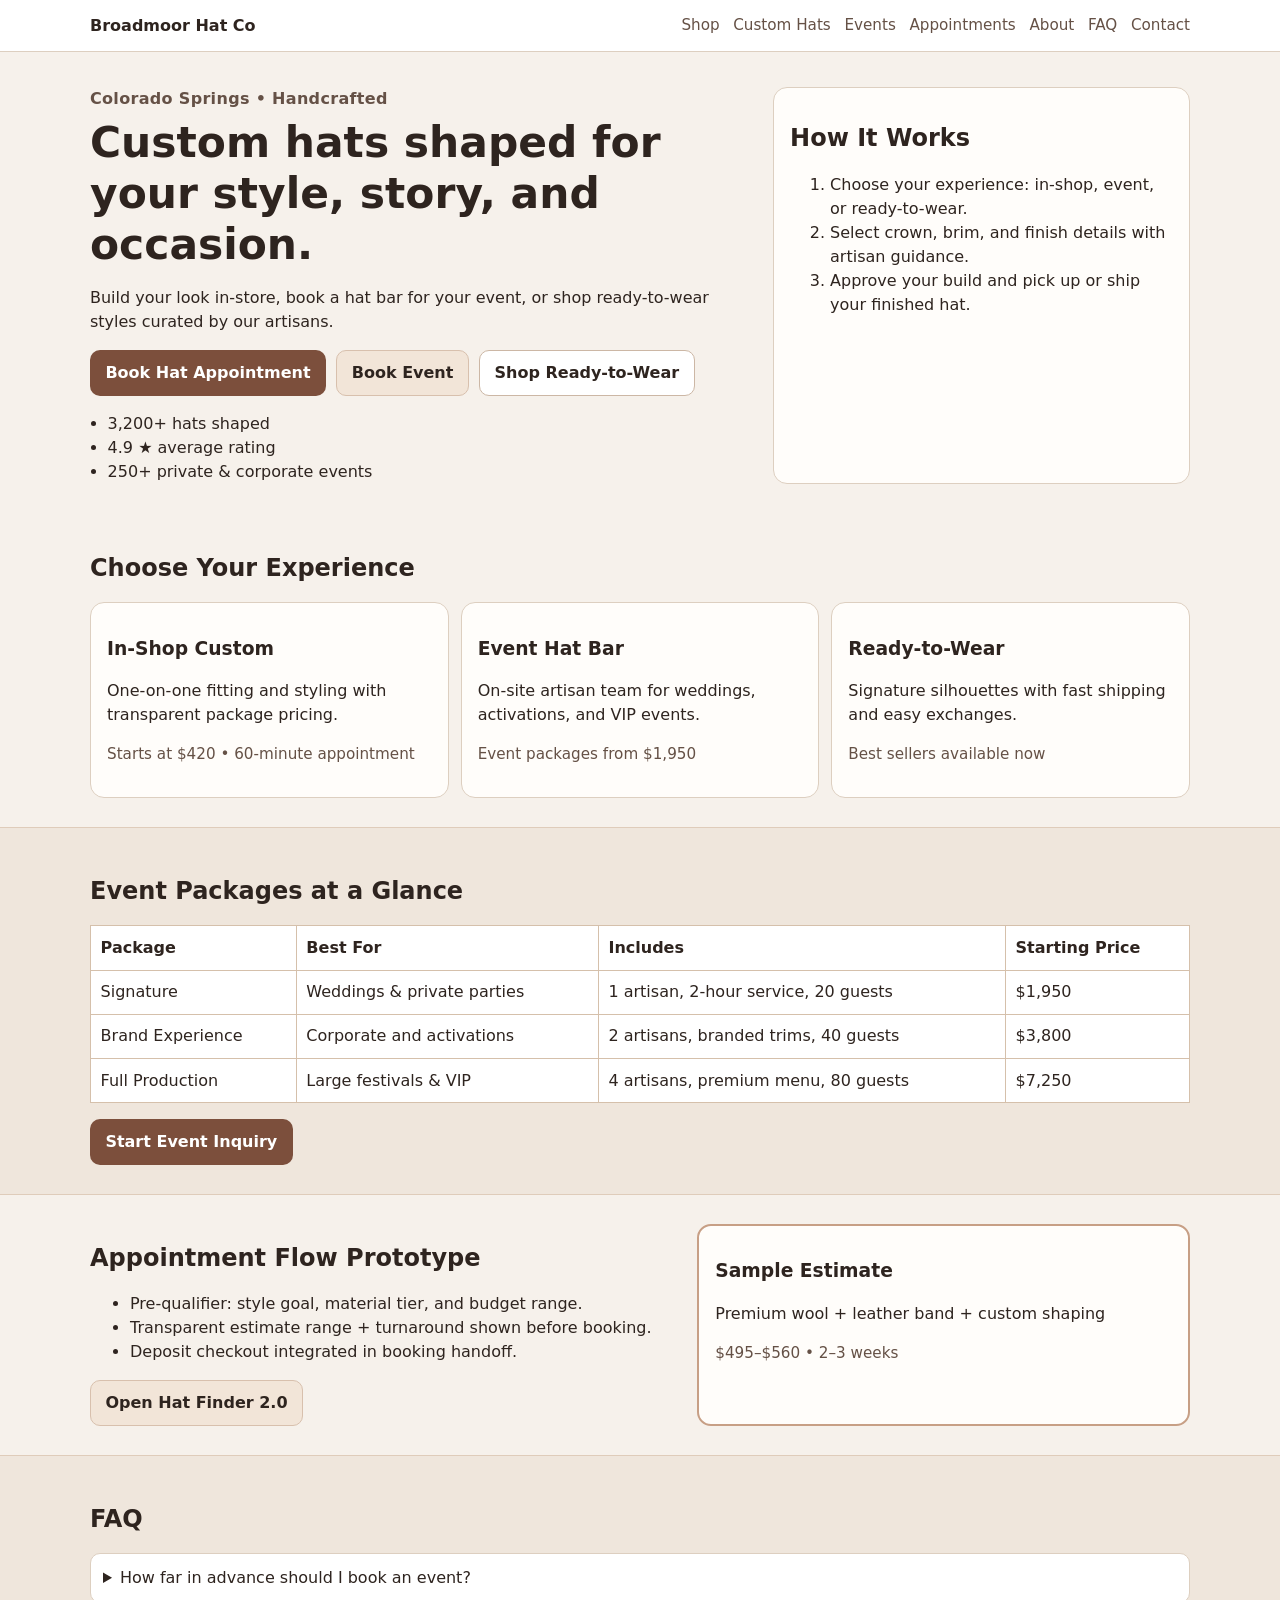
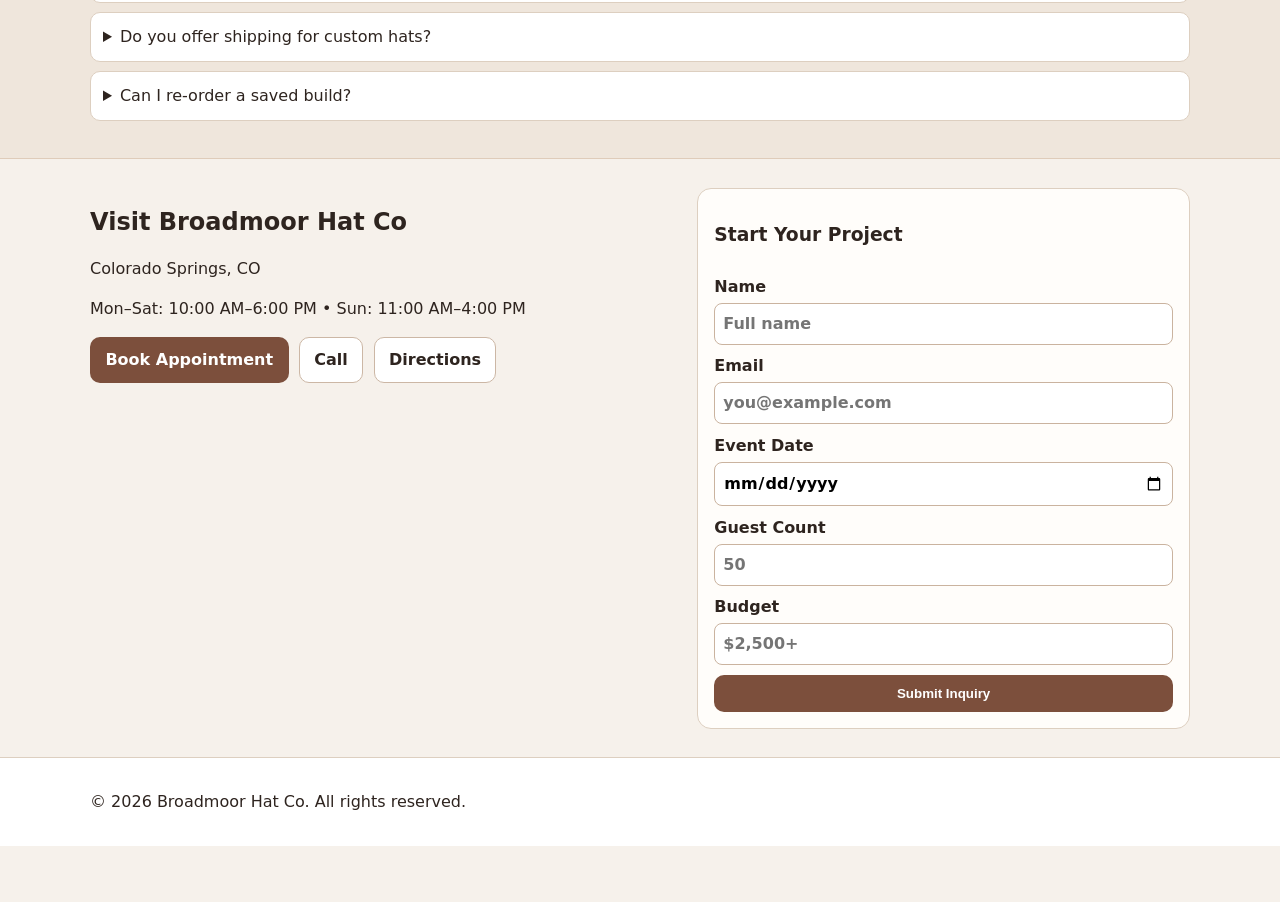
==== prototype/website-overhaul/index.html @ 380af91b "Add full website HTML preview launcher" ====
<!doctype html>
<html lang="en">
  <head>
    <meta charset="UTF-8" />
    <meta name="viewport" content="width=device-width, initial-scale=1.0" />
    <title>Broadmoor Hat Co — Website Overhaul Prototype</title>
    <link rel="stylesheet" href="./styles.css" />
  </head>
  <body>
    <header class="site-header">
      <div class="container header-row">
        <a class="brand" href="#">Broadmoor Hat Co</a>
        <nav aria-label="Primary" class="primary-nav">
          <a href="#shop">Shop</a>
          <a href="#custom">Custom Hats</a>
          <a href="#events">Events</a>
          <a href="#appointments">Appointments</a>
          <a href="#about">About</a>
          <a href="#faq">FAQ</a>
          <a href="#contact">Contact</a>
        </nav>
      </div>
    </header>

    <main>
      <section class="hero">
        <div class="container hero-grid">
          <div>
            <p class="eyebrow">Colorado Springs • Handcrafted</p>
            <h1>Custom hats shaped for your style, story, and occasion.</h1>
            <p>
              Build your look in-store, book a hat bar for your event, or shop ready-to-wear styles curated by our artisans.
            </p>
            <div class="cta-row">
              <a class="btn btn-primary" href="#appointments">Book Hat Appointment</a>
              <a class="btn btn-secondary" href="#events">Book Event</a>
              <a class="btn btn-ghost" href="#shop">Shop Ready-to-Wear</a>
            </div>
            <ul class="hero-proof">
              <li>3,200+ hats shaped</li>
              <li>4.9 ★ average rating</li>
              <li>250+ private & corporate events</li>
            </ul>
          </div>
          <aside class="hero-card">
            <h2>How It Works</h2>
            <ol>
              <li>Choose your experience: in-shop, event, or ready-to-wear.</li>
              <li>Select crown, brim, and finish details with artisan guidance.</li>
              <li>Approve your build and pick up or ship your finished hat.</li>
            </ol>
          </aside>
        </div>
      </section>

      <section class="section" id="custom">
        <div class="container">
          <h2>Choose Your Experience</h2>
          <div class="cards three-up">
            <article class="card">
              <h3>In-Shop Custom</h3>
              <p>One-on-one fitting and styling with transparent package pricing.</p>
              <p class="meta">Starts at $420 • 60-minute appointment</p>
            </article>
            <article class="card" id="events">
              <h3>Event Hat Bar</h3>
              <p>On-site artisan team for weddings, activations, and VIP events.</p>
              <p class="meta">Event packages from $1,950</p>
            </article>
            <article class="card" id="shop">
              <h3>Ready-to-Wear</h3>
              <p>Signature silhouettes with fast shipping and easy exchanges.</p>
              <p class="meta">Best sellers available now</p>
            </article>
          </div>
        </div>
      </section>

      <section class="section alt" id="events-pricing">
        <div class="container">
          <h2>Event Packages at a Glance</h2>
          <div class="table-wrap" role="region" aria-label="Event package table">
            <table>
              <thead>
                <tr>
                  <th>Package</th>
                  <th>Best For</th>
                  <th>Includes</th>
                  <th>Starting Price</th>
                </tr>
              </thead>
              <tbody>
                <tr>
                  <td>Signature</td>
                  <td>Weddings & private parties</td>
                  <td>1 artisan, 2-hour service, 20 guests</td>
                  <td>$1,950</td>
                </tr>
                <tr>
                  <td>Brand Experience</td>
                  <td>Corporate and activations</td>
                  <td>2 artisans, branded trims, 40 guests</td>
                  <td>$3,800</td>
                </tr>
                <tr>
                  <td>Full Production</td>
                  <td>Large festivals & VIP</td>
                  <td>4 artisans, premium menu, 80 guests</td>
                  <td>$7,250</td>
                </tr>
              </tbody>
            </table>
          </div>
          <a class="btn btn-primary" href="#contact">Start Event Inquiry</a>
        </div>
      </section>

      <section class="section" id="appointments">
        <div class="container two-col">
          <div>
            <h2>Appointment Flow Prototype</h2>
            <ul>
              <li>Pre-qualifier: style goal, material tier, and budget range.</li>
              <li>Transparent estimate range + turnaround shown before booking.</li>
              <li>Deposit checkout integrated in booking handoff.</li>
            </ul>
            <a class="btn btn-secondary" href="../hat-finder-2.0/">Open Hat Finder 2.0</a>
          </div>
          <div class="card highlight">
            <h3>Sample Estimate</h3>
            <p>Premium wool + leather band + custom shaping</p>
            <p class="meta">$495–$560 • 2–3 weeks</p>
          </div>
        </div>
      </section>

      <section class="section alt" id="faq">
        <div class="container">
          <h2>FAQ</h2>
          <details>
            <summary>How far in advance should I book an event?</summary>
            <p>We recommend booking 4–8 weeks in advance for best date availability.</p>
          </details>
          <details>
            <summary>Do you offer shipping for custom hats?</summary>
            <p>Yes, we ship nationwide with care instructions and fit adjustment guidance.</p>
          </details>
          <details>
            <summary>Can I re-order a saved build?</summary>
            <p>Yes. Bring your build code from Hat Finder 2.0 and our team can recreate it.</p>
          </details>
        </div>
      </section>

      <section class="section" id="contact">
        <div class="container two-col">
          <div>
            <h2>Visit Broadmoor Hat Co</h2>
            <p>Colorado Springs, CO</p>
            <p>Mon–Sat: 10:00 AM–6:00 PM • Sun: 11:00 AM–4:00 PM</p>
            <div class="cta-row">
              <a class="btn btn-primary" href="#appointments">Book Appointment</a>
              <a class="btn btn-ghost" href="tel:+17195550123">Call</a>
              <a class="btn btn-ghost" href="https://maps.google.com" target="_blank" rel="noreferrer">Directions</a>
            </div>
          </div>
          <form class="card form-grid" aria-label="Lead capture form">
            <h3>Start Your Project</h3>
            <label>Name <input type="text" placeholder="Full name" /></label>
            <label>Email <input type="email" placeholder="you@example.com" /></label>
            <label>Event Date <input type="date" /></label>
            <label>Guest Count <input type="number" min="1" placeholder="50" /></label>
            <label>Budget <input type="text" placeholder="$2,500+" /></label>
            <button type="button" class="btn btn-primary">Submit Inquiry</button>
          </form>
        </div>
      </section>
    </main>

    <footer class="site-footer">
      <div class="container">
        <p>© 2026 Broadmoor Hat Co. All rights reserved.</p>
      </div>
    </footer>

    <div class="mobile-sticky" aria-label="Mobile sticky actions">
      <a href="#appointments">Book</a>
      <a href="tel:+17195550123">Call</a>
      <a href="https://maps.google.com" target="_blank" rel="noreferrer">Directions</a>
    </div>
  </body>
</html>
---- prototype/website-overhaul/styles.css ----
:root {
  --bg: #f6f1eb;
  --surface: #fffdfa;
  --ink: #2e241f;
  --subtle: #655146;
  --border: #ddcfc0;
  --brand: #7c4f3c;
  --brand-soft: #f2e5d8;
}

* {
  box-sizing: border-box;
}

body {
  margin: 0;
  font-family: Inter, system-ui, -apple-system, sans-serif;
  background: var(--bg);
  color: var(--ink);
  line-height: 1.5;
}

.container {
  width: min(1100px, 92vw);
  margin: 0 auto;
}

.site-header,
.site-footer {
  background: #fff;
  border-bottom: 1px solid var(--border);
}

.site-footer {
  border-top: 1px solid var(--border);
  border-bottom: 0;
  margin-bottom: 56px;
}

.header-row {
  display: flex;
  gap: 1rem;
  justify-content: space-between;
  align-items: center;
  padding: 0.85rem 0;
}

.brand {
  color: var(--ink);
  font-weight: 700;
  text-decoration: none;
}

.primary-nav {
  display: flex;
  flex-wrap: wrap;
  gap: 0.85rem;
}

.primary-nav a {
  color: var(--subtle);
  text-decoration: none;
  font-size: 0.95rem;
}

.hero {
  padding: 2.2rem 0 1.3rem;
}

.hero-grid {
  display: grid;
  grid-template-columns: 1.6fr 1fr;
  gap: 1rem;
}

.eyebrow {
  margin: 0;
  color: var(--subtle);
  font-weight: 600;
  letter-spacing: 0.02em;
}

h1,
h2,
h3 {
  line-height: 1.2;
}

.hero h1 {
  margin: 0.4rem 0;
  font-size: clamp(1.8rem, 4vw, 2.65rem);
}

.cta-row {
  display: flex;
  flex-wrap: wrap;
  gap: 0.65rem;
  margin: 1rem 0;
}

.btn {
  display: inline-flex;
  align-items: center;
  justify-content: center;
  border-radius: 10px;
  padding: 0.62rem 0.9rem;
  text-decoration: none;
  border: 1px solid transparent;
  font-weight: 600;
  cursor: pointer;
}

.btn-primary {
  background: var(--brand);
  color: #fff;
}

.btn-secondary {
  background: var(--brand-soft);
  border-color: #d8c0ad;
  color: var(--ink);
}

.btn-ghost {
  border-color: #ccb7a5;
  color: var(--ink);
  background: #fff;
}

.hero-proof {
  margin: 1rem 0 0;
  padding-left: 1.1rem;
}

.hero-card,
.card {
  background: var(--surface);
  border: 1px solid var(--border);
  border-radius: 14px;
  padding: 1rem;
}

.section {
  padding: 1.8rem 0;
}

.section.alt {
  background: #efe6dc;
  border-top: 1px solid #dfccba;
  border-bottom: 1px solid #dfccba;
}

.cards {
  display: grid;
  gap: 0.75rem;
}

.three-up {
  grid-template-columns: repeat(3, minmax(0, 1fr));
}

.meta {
  color: var(--subtle);
  font-size: 0.95rem;
}

.table-wrap {
  overflow-x: auto;
  margin-bottom: 1rem;
}

table {
  width: 100%;
  border-collapse: collapse;
  background: #fff;
}

th,
td {
  border: 1px solid #d5c0ab;
  text-align: left;
  padding: 0.6rem;
}

.two-col {
  display: grid;
  grid-template-columns: 1.2fr 1fr;
  gap: 1rem;
}

.highlight {
  border: 2px solid #c79f85;
}

details {
  background: #fff;
  border: 1px solid var(--border);
  border-radius: 10px;
  padding: 0.75rem;
  margin-bottom: 0.55rem;
}

.form-grid {
  display: grid;
  gap: 0.6rem;
}

.form-grid label {
  display: grid;
  gap: 0.25rem;
  font-weight: 600;
}

input {
  border: 1px solid #cab39f;
  border-radius: 8px;
  padding: 0.5rem;
  font: inherit;
}

.site-footer .container {
  padding: 1rem 0;
}

.mobile-sticky {
  position: fixed;
  left: 0;
  right: 0;
  bottom: 0;
  background: #fff;
  border-top: 1px solid var(--border);
  display: none;
  justify-content: space-around;
  padding: 0.65rem;
  z-index: 999;
}

.mobile-sticky a {
  color: var(--ink);
  text-decoration: none;
  font-weight: 700;
}

@media (max-width: 900px) {
  .hero-grid,
  .three-up,
  .two-col {
    grid-template-columns: 1fr;
  }

  .mobile-sticky {
    display: flex;
  }

  .site-footer {
    margin-bottom: 64px;
  }
}
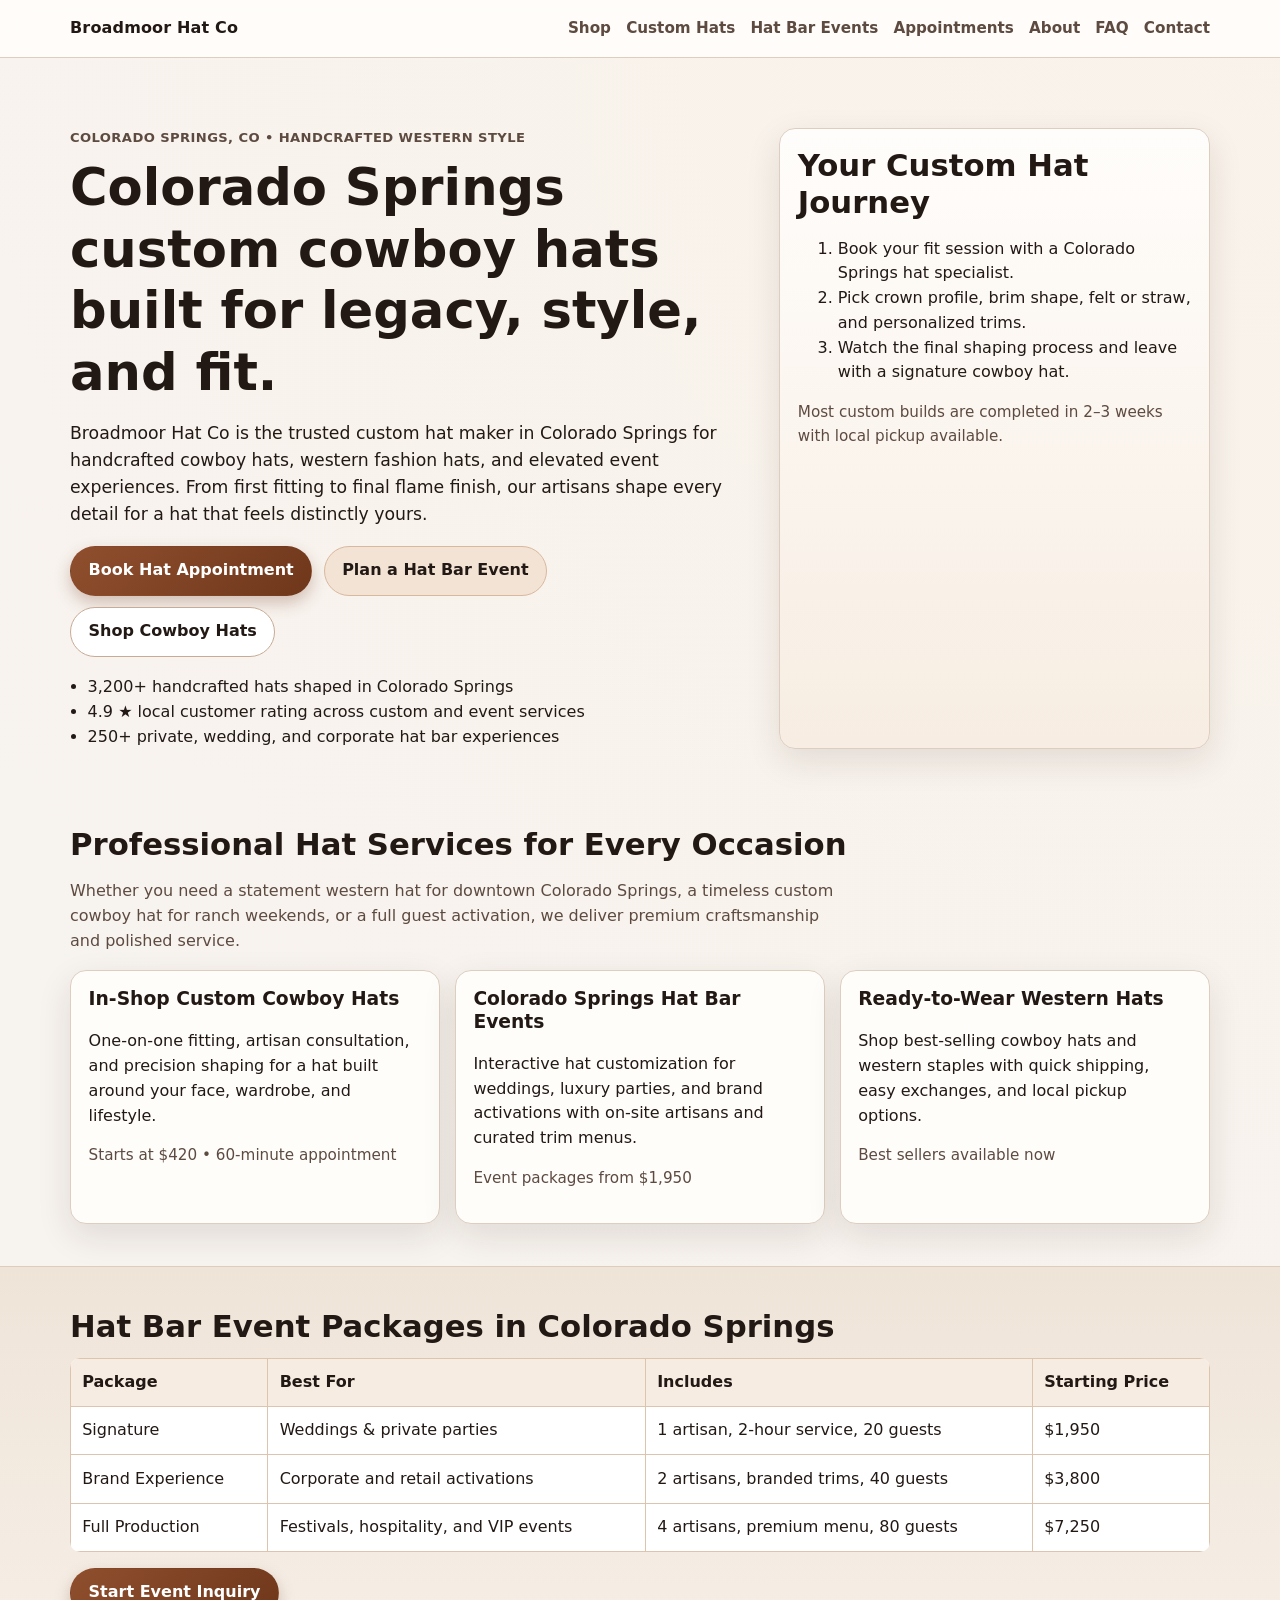
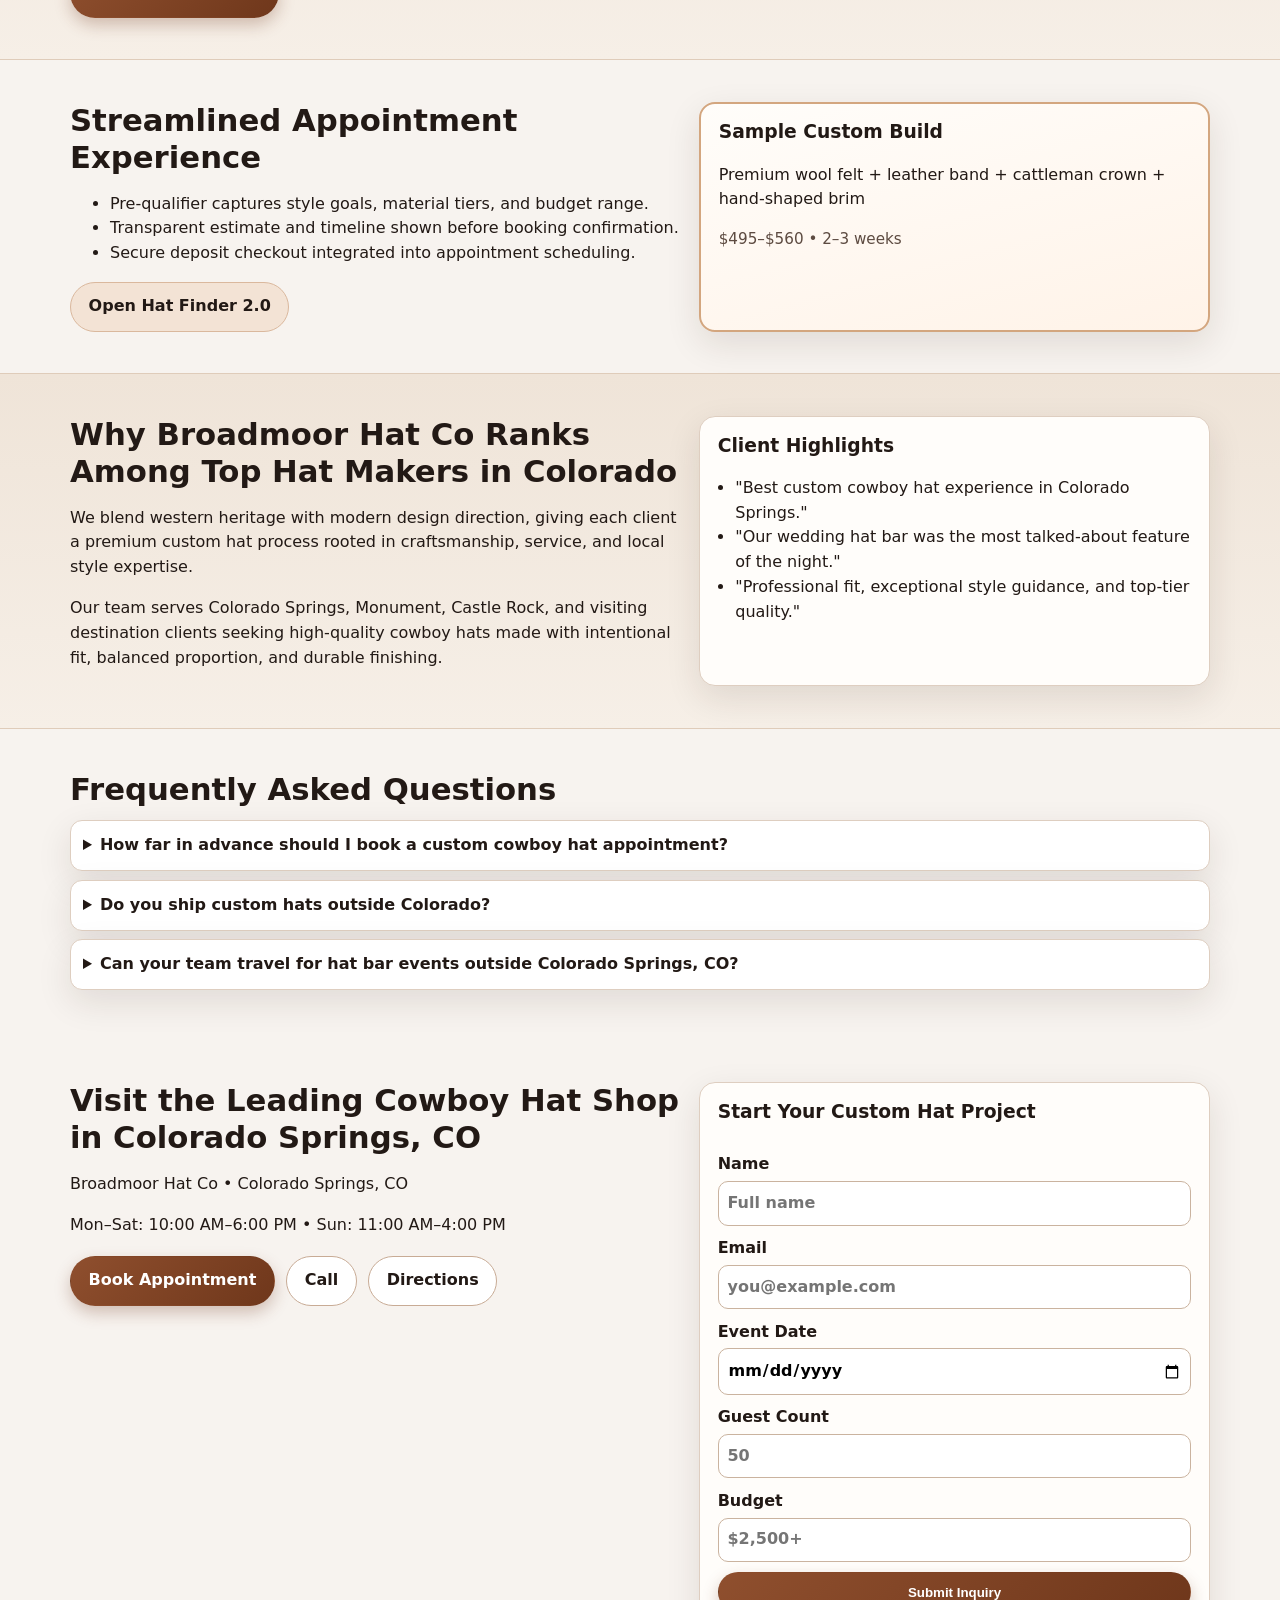
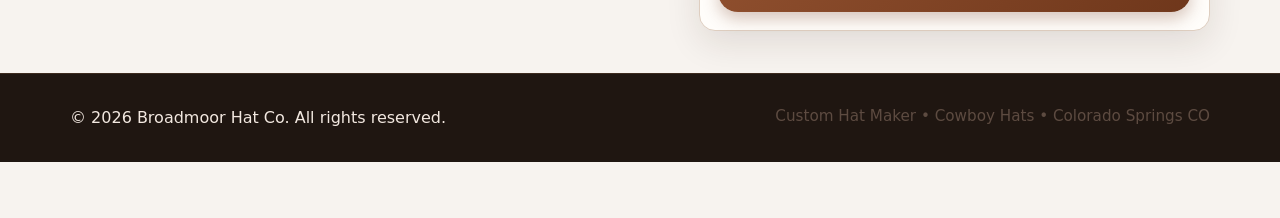
==== commit da1f10d7: "Overhaul website-overhaul design and SEO-focused copy" ====
--- a/prototype/website-overhaul/index.html
+++ b/prototype/website-overhaul/index.html
@@ -3,17 +3,25 @@
   <head>
     <meta charset="UTF-8" />
     <meta name="viewport" content="width=device-width, initial-scale=1.0" />
-    <title>Broadmoor Hat Co — Website Overhaul Prototype</title>
+    <title>Broadmoor Hat Co | Custom Hat Maker in Colorado Springs, CO</title>
+    <meta
+      name="description"
+      content="Broadmoor Hat Co is a leading custom hat maker in Colorado Springs, CO, specializing in handcrafted cowboy hats, western hats, and luxury hat bar events."
+    />
+    <meta
+      name="keywords"
+      content="custom hat maker Colorado Springs, cowboy hats Colorado Springs CO, western hats Colorado, handcrafted hats, hat bar events"
+    />
     <link rel="stylesheet" href="./styles.css" />
   </head>
   <body>
     <header class="site-header">
       <div class="container header-row">
-        <a class="brand" href="#">Broadmoor Hat Co</a>
+        <a class="brand" href="#top" aria-label="Broadmoor Hat Co home">Broadmoor Hat Co</a>
         <nav aria-label="Primary" class="primary-nav">
           <a href="#shop">Shop</a>
           <a href="#custom">Custom Hats</a>
-          <a href="#events">Events</a>
+          <a href="#events">Hat Bar Events</a>
           <a href="#appointments">Appointments</a>
           <a href="#about">About</a>
           <a href="#faq">FAQ</a>
@@ -22,54 +30,70 @@
       </div>
     </header>
 
-    <main>
+    <main id="top">
       <section class="hero">
         <div class="container hero-grid">
           <div>
-            <p class="eyebrow">Colorado Springs • Handcrafted</p>
-            <h1>Custom hats shaped for your style, story, and occasion.</h1>
-            <p>
-              Build your look in-store, book a hat bar for your event, or shop ready-to-wear styles curated by our artisans.
+            <p class="eyebrow">Colorado Springs, CO • Handcrafted Western Style</p>
+            <h1>Colorado Springs custom cowboy hats built for legacy, style, and fit.</h1>
+            <p class="lead">
+              Broadmoor Hat Co is the trusted custom hat maker in Colorado Springs for handcrafted cowboy hats,
+              western fashion hats, and elevated event experiences. From first fitting to final flame finish, our
+              artisans shape every detail for a hat that feels distinctly yours.
             </p>
             <div class="cta-row">
               <a class="btn btn-primary" href="#appointments">Book Hat Appointment</a>
-              <a class="btn btn-secondary" href="#events">Book Event</a>
-              <a class="btn btn-ghost" href="#shop">Shop Ready-to-Wear</a>
+              <a class="btn btn-secondary" href="#events">Plan a Hat Bar Event</a>
+              <a class="btn btn-ghost" href="#shop">Shop Cowboy Hats</a>
             </div>
             <ul class="hero-proof">
-              <li>3,200+ hats shaped</li>
-              <li>4.9 ★ average rating</li>
-              <li>250+ private & corporate events</li>
+              <li>3,200+ handcrafted hats shaped in Colorado Springs</li>
+              <li>4.9 ★ local customer rating across custom and event services</li>
+              <li>250+ private, wedding, and corporate hat bar experiences</li>
             </ul>
           </div>
           <aside class="hero-card">
-            <h2>How It Works</h2>
+            <h2>Your Custom Hat Journey</h2>
             <ol>
-              <li>Choose your experience: in-shop, event, or ready-to-wear.</li>
-              <li>Select crown, brim, and finish details with artisan guidance.</li>
-              <li>Approve your build and pick up or ship your finished hat.</li>
+              <li>Book your fit session with a Colorado Springs hat specialist.</li>
+              <li>Pick crown profile, brim shape, felt or straw, and personalized trims.</li>
+              <li>Watch the final shaping process and leave with a signature cowboy hat.</li>
             </ol>
+            <p class="meta">Most custom builds are completed in 2–3 weeks with local pickup available.</p>
           </aside>
         </div>
       </section>
 
       <section class="section" id="custom">
         <div class="container">
-          <h2>Choose Your Experience</h2>
+          <h2>Professional Hat Services for Every Occasion</h2>
+          <p class="section-intro">
+            Whether you need a statement western hat for downtown Colorado Springs, a timeless custom cowboy hat for
+            ranch weekends, or a full guest activation, we deliver premium craftsmanship and polished service.
+          </p>
           <div class="cards three-up">
             <article class="card">
-              <h3>In-Shop Custom</h3>
-              <p>One-on-one fitting and styling with transparent package pricing.</p>
+              <h3>In-Shop Custom Cowboy Hats</h3>
+              <p>
+                One-on-one fitting, artisan consultation, and precision shaping for a hat built around your face,
+                wardrobe, and lifestyle.
+              </p>
               <p class="meta">Starts at $420 • 60-minute appointment</p>
             </article>
             <article class="card" id="events">
-              <h3>Event Hat Bar</h3>
-              <p>On-site artisan team for weddings, activations, and VIP events.</p>
+              <h3>Colorado Springs Hat Bar Events</h3>
+              <p>
+                Interactive hat customization for weddings, luxury parties, and brand activations with on-site
+                artisans and curated trim menus.
+              </p>
               <p class="meta">Event packages from $1,950</p>
             </article>
             <article class="card" id="shop">
-              <h3>Ready-to-Wear</h3>
-              <p>Signature silhouettes with fast shipping and easy exchanges.</p>
+              <h3>Ready-to-Wear Western Hats</h3>
+              <p>
+                Shop best-selling cowboy hats and western staples with quick shipping, easy exchanges, and local
+                pickup options.
+              </p>
               <p class="meta">Best sellers available now</p>
             </article>
           </div>
@@ -78,7 +102,7 @@
 
       <section class="section alt" id="events-pricing">
         <div class="container">
-          <h2>Event Packages at a Glance</h2>
+          <h2>Hat Bar Event Packages in Colorado Springs</h2>
           <div class="table-wrap" role="region" aria-label="Event package table">
             <table>
               <thead>
@@ -98,13 +122,13 @@
                 </tr>
                 <tr>
                   <td>Brand Experience</td>
-                  <td>Corporate and activations</td>
+                  <td>Corporate and retail activations</td>
                   <td>2 artisans, branded trims, 40 guests</td>
                   <td>$3,800</td>
                 </tr>
                 <tr>
                   <td>Full Production</td>
-                  <td>Large festivals & VIP</td>
+                  <td>Festivals, hospitality, and VIP events</td>
                   <td>4 artisans, premium menu, 80 guests</td>
                   <td>$7,250</td>
                 </tr>
@@ -118,36 +142,60 @@
       <section class="section" id="appointments">
         <div class="container two-col">
           <div>
-            <h2>Appointment Flow Prototype</h2>
+            <h2>Streamlined Appointment Experience</h2>
             <ul>
-              <li>Pre-qualifier: style goal, material tier, and budget range.</li>
-              <li>Transparent estimate range + turnaround shown before booking.</li>
-              <li>Deposit checkout integrated in booking handoff.</li>
+              <li>Pre-qualifier captures style goals, material tiers, and budget range.</li>
+              <li>Transparent estimate and timeline shown before booking confirmation.</li>
+              <li>Secure deposit checkout integrated into appointment scheduling.</li>
             </ul>
             <a class="btn btn-secondary" href="../hat-finder-2.0/">Open Hat Finder 2.0</a>
           </div>
           <div class="card highlight">
-            <h3>Sample Estimate</h3>
-            <p>Premium wool + leather band + custom shaping</p>
+            <h3>Sample Custom Build</h3>
+            <p>Premium wool felt + leather band + cattleman crown + hand-shaped brim</p>
             <p class="meta">$495–$560 • 2–3 weeks</p>
           </div>
         </div>
       </section>
 
-      <section class="section alt" id="faq">
+      <section class="section alt" id="about">
+        <div class="container two-col">
+          <div>
+            <h2>Why Broadmoor Hat Co Ranks Among Top Hat Makers in Colorado</h2>
+            <p>
+              We blend western heritage with modern design direction, giving each client a premium custom hat process
+              rooted in craftsmanship, service, and local style expertise.
+            </p>
+            <p>
+              Our team serves Colorado Springs, Monument, Castle Rock, and visiting destination clients seeking
+              high-quality cowboy hats made with intentional fit, balanced proportion, and durable finishing.
+            </p>
+          </div>
+          <div class="card">
+            <h3>Client Highlights</h3>
+            <ul class="clean-list">
+              <li>"Best custom cowboy hat experience in Colorado Springs."</li>
+              <li>"Our wedding hat bar was the most talked-about feature of the night."</li>
+              <li>"Professional fit, exceptional style guidance, and top-tier quality."</li>
+            </ul>
+          </div>
+        </div>
+      </section>
+
+      <section class="section" id="faq">
         <div class="container">
-          <h2>FAQ</h2>
+          <h2>Frequently Asked Questions</h2>
           <details>
-            <summary>How far in advance should I book an event?</summary>
-            <p>We recommend booking 4–8 weeks in advance for best date availability.</p>
+            <summary>How far in advance should I book a custom cowboy hat appointment?</summary>
+            <p>For best availability in Colorado Springs, we recommend booking 1–2 weeks in advance.</p>
           </details>
           <details>
-            <summary>Do you offer shipping for custom hats?</summary>
-            <p>Yes, we ship nationwide with care instructions and fit adjustment guidance.</p>
+            <summary>Do you ship custom hats outside Colorado?</summary>
+            <p>Yes. We ship nationwide with fit support, care instructions, and secure packaging.</p>
           </details>
           <details>
-            <summary>Can I re-order a saved build?</summary>
-            <p>Yes. Bring your build code from Hat Finder 2.0 and our team can recreate it.</p>
+            <summary>Can your team travel for hat bar events outside Colorado Springs, CO?</summary>
+            <p>Absolutely. We offer regional and destination event services with custom package options.</p>
           </details>
         </div>
       </section>
@@ -155,8 +203,8 @@
       <section class="section" id="contact">
         <div class="container two-col">
           <div>
-            <h2>Visit Broadmoor Hat Co</h2>
-            <p>Colorado Springs, CO</p>
+            <h2>Visit the Leading Cowboy Hat Shop in Colorado Springs, CO</h2>
+            <p>Broadmoor Hat Co • Colorado Springs, CO</p>
             <p>Mon–Sat: 10:00 AM–6:00 PM • Sun: 11:00 AM–4:00 PM</p>
             <div class="cta-row">
               <a class="btn btn-primary" href="#appointments">Book Appointment</a>
@@ -165,7 +213,7 @@
             </div>
           </div>
           <form class="card form-grid" aria-label="Lead capture form">
-            <h3>Start Your Project</h3>
+            <h3>Start Your Custom Hat Project</h3>
             <label>Name <input type="text" placeholder="Full name" /></label>
             <label>Email <input type="email" placeholder="you@example.com" /></label>
             <label>Event Date <input type="date" /></label>
@@ -178,8 +226,9 @@
     </main>
 
     <footer class="site-footer">
-      <div class="container">
+      <div class="container footer-row">
         <p>© 2026 Broadmoor Hat Co. All rights reserved.</p>
+        <p class="meta">Custom Hat Maker • Cowboy Hats • Colorado Springs CO</p>
       </div>
     </footer>
 
--- a/prototype/website-overhaul/styles.css
+++ b/prototype/website-overhaul/styles.css
@@ -1,39 +1,52 @@
 :root {
-  --bg: #f6f1eb;
+  --bg: #f7f3ef;
   --surface: #fffdfa;
-  --ink: #2e241f;
-  --subtle: #655146;
-  --border: #ddcfc0;
-  --brand: #7c4f3c;
-  --brand-soft: #f2e5d8;
+  --ink: #221915;
+  --subtle: #5d4b41;
+  --border: #decec0;
+  --brand: #8f4f2e;
+  --brand-strong: #6f371b;
+  --brand-soft: #f3e3d5;
+  --accent: #d3a67f;
+  --shadow: 0 12px 35px rgb(45 28 19 / 11%);
 }
 
 * {
   box-sizing: border-box;
 }
 
+html {
+  scroll-behavior: smooth;
+}
+
 body {
   margin: 0;
-  font-family: Inter, system-ui, -apple-system, sans-serif;
-  background: var(--bg);
-  color: var(--ink);
-  line-height: 1.5;
+  font-family: Inter, "Segoe UI", system-ui, -apple-system, sans-serif;
+  background:
+    radial-gradient(circle at top right, rgb(251 242 232 / 70%), transparent 45%),
+    var(--bg);
+  color: var(--ink);
+  line-height: 1.55;
 }
 
 .container {
-  width: min(1100px, 92vw);
+  width: min(1140px, 92vw);
   margin: 0 auto;
 }
 
-.site-header,
+.site-header {
+  position: sticky;
+  top: 0;
+  z-index: 50;
+  background: rgb(255 253 250 / 92%);
+  backdrop-filter: blur(8px);
+  border-bottom: 1px solid var(--border);
+}
+
 .site-footer {
-  background: #fff;
-  border-bottom: 1px solid var(--border);
-}
-
-.site-footer {
-  border-top: 1px solid var(--border);
-  border-bottom: 0;
+  background: #1f1611;
+  color: #f2e8e0;
+  border-top: 1px solid #3d2b1f;
   margin-bottom: 56px;
 }
 
@@ -42,93 +55,125 @@
   gap: 1rem;
   justify-content: space-between;
   align-items: center;
-  padding: 0.85rem 0;
+  padding: 1rem 0;
 }
 
 .brand {
   color: var(--ink);
-  font-weight: 700;
+  font-weight: 800;
+  letter-spacing: 0.01em;
   text-decoration: none;
 }
 
 .primary-nav {
   display: flex;
   flex-wrap: wrap;
-  gap: 0.85rem;
+  gap: 0.95rem;
 }
 
 .primary-nav a {
   color: var(--subtle);
   text-decoration: none;
   font-size: 0.95rem;
+  font-weight: 600;
+}
+
+.primary-nav a:hover {
+  color: var(--brand-strong);
 }
 
 .hero {
-  padding: 2.2rem 0 1.3rem;
+  padding: 4.4rem 0 2.2rem;
 }
 
 .hero-grid {
   display: grid;
   grid-template-columns: 1.6fr 1fr;
-  gap: 1rem;
+  gap: 1.25rem;
+  align-items: stretch;
 }
 
 .eyebrow {
   margin: 0;
   color: var(--subtle);
-  font-weight: 600;
-  letter-spacing: 0.02em;
+  font-weight: 700;
+  letter-spacing: 0.03em;
+  text-transform: uppercase;
+  font-size: 0.82rem;
 }
 
 h1,
 h2,
 h3 {
   line-height: 1.2;
-}
-
-.hero h1 {
-  margin: 0.4rem 0;
-  font-size: clamp(1.8rem, 4vw, 2.65rem);
+  margin-top: 0;
+}
+
+h1 {
+  margin: 0.55rem 0 0.8rem;
+  font-size: clamp(2rem, 4vw, 3.25rem);
+}
+
+h2 {
+  font-size: clamp(1.5rem, 2.4vw, 2.2rem);
+  margin-bottom: 0.8rem;
+}
+
+.lead {
+  font-size: 1.08rem;
+  max-width: 66ch;
+}
+
+.section-intro {
+  color: var(--subtle);
+  max-width: 75ch;
+  margin-bottom: 1rem;
 }
 
 .cta-row {
   display: flex;
   flex-wrap: wrap;
-  gap: 0.65rem;
-  margin: 1rem 0;
+  gap: 0.7rem;
+  margin: 1.15rem 0;
 }
 
 .btn {
   display: inline-flex;
   align-items: center;
   justify-content: center;
-  border-radius: 10px;
-  padding: 0.62rem 0.9rem;
+  border-radius: 999px;
+  padding: 0.72rem 1.1rem;
   text-decoration: none;
   border: 1px solid transparent;
-  font-weight: 600;
+  font-weight: 700;
+  transition: transform 160ms ease;
   cursor: pointer;
 }
 
+.btn:hover {
+  transform: translateY(-1px);
+}
+
 .btn-primary {
-  background: var(--brand);
+  background: linear-gradient(135deg, var(--brand), var(--brand-strong));
   color: #fff;
+  box-shadow: 0 7px 16px rgb(111 55 27 / 28%);
 }
 
 .btn-secondary {
   background: var(--brand-soft);
-  border-color: #d8c0ad;
+  border-color: #dab89d;
   color: var(--ink);
 }
 
 .btn-ghost {
-  border-color: #ccb7a5;
+  border-color: #c8ab95;
   color: var(--ink);
   background: #fff;
 }
 
 .hero-proof {
-  margin: 1rem 0 0;
+  margin: 0.7rem 0 0;
   padding-left: 1.1rem;
 }
 
@@ -136,23 +181,28 @@
 .card {
   background: var(--surface);
   border: 1px solid var(--border);
-  border-radius: 14px;
-  padding: 1rem;
+  border-radius: 16px;
+  padding: 1.1rem;
+  box-shadow: var(--shadow);
+}
+
+.hero-card {
+  background: linear-gradient(180deg, #fffdfb, #f7ede2);
 }
 
 .section {
-  padding: 1.8rem 0;
+  padding: 2.6rem 0;
 }
 
 .section.alt {
-  background: #efe6dc;
+  background: linear-gradient(180deg, #efe4d8, #f6efe7);
   border-top: 1px solid #dfccba;
   border-bottom: 1px solid #dfccba;
 }
 
 .cards {
   display: grid;
-  gap: 0.75rem;
+  gap: 0.9rem;
 }
 
 .three-up {
@@ -173,13 +223,19 @@
   width: 100%;
   border-collapse: collapse;
   background: #fff;
+  border-radius: 10px;
+  overflow: hidden;
 }
 
 th,
 td {
-  border: 1px solid #d5c0ab;
+  border: 1px solid #dcc4ae;
   text-align: left;
-  padding: 0.6rem;
+  padding: 0.7rem;
+}
+
+th {
+  background: #f7ece1;
 }
 
 .two-col {
@@ -189,20 +245,32 @@
 }
 
 .highlight {
-  border: 2px solid #c79f85;
+  border: 2px solid var(--accent);
+  background: linear-gradient(165deg, #fffdfa, #fff3e8);
+}
+
+.clean-list {
+  margin: 0;
+  padding-left: 1.1rem;
 }
 
 details {
   background: #fff;
   border: 1px solid var(--border);
-  border-radius: 10px;
+  border-radius: 12px;
   padding: 0.75rem;
   margin-bottom: 0.55rem;
+  box-shadow: var(--shadow);
+}
+
+summary {
+  font-weight: 700;
+  cursor: pointer;
 }
 
 .form-grid {
   display: grid;
-  gap: 0.6rem;
+  gap: 0.65rem;
 }
 
 .form-grid label {
@@ -213,12 +281,22 @@
 
 input {
   border: 1px solid #cab39f;
-  border-radius: 8px;
-  padding: 0.5rem;
+  border-radius: 10px;
+  padding: 0.55rem;
   font: inherit;
-}
-
-.site-footer .container {
+  background: #fff;
+}
+
+input:focus-visible {
+  outline: 2px solid rgb(143 79 46 / 45%);
+  outline-offset: 1px;
+}
+
+.footer-row {
+  display: flex;
+  justify-content: space-between;
+  gap: 1rem;
+  flex-wrap: wrap;
   padding: 1rem 0;
 }
 
@@ -238,10 +316,14 @@
 .mobile-sticky a {
   color: var(--ink);
   text-decoration: none;
-  font-weight: 700;
+  font-weight: 800;
 }
 
 @media (max-width: 900px) {
+  .hero {
+    padding-top: 2.4rem;
+  }
+
   .hero-grid,
   .three-up,
   .two-col {
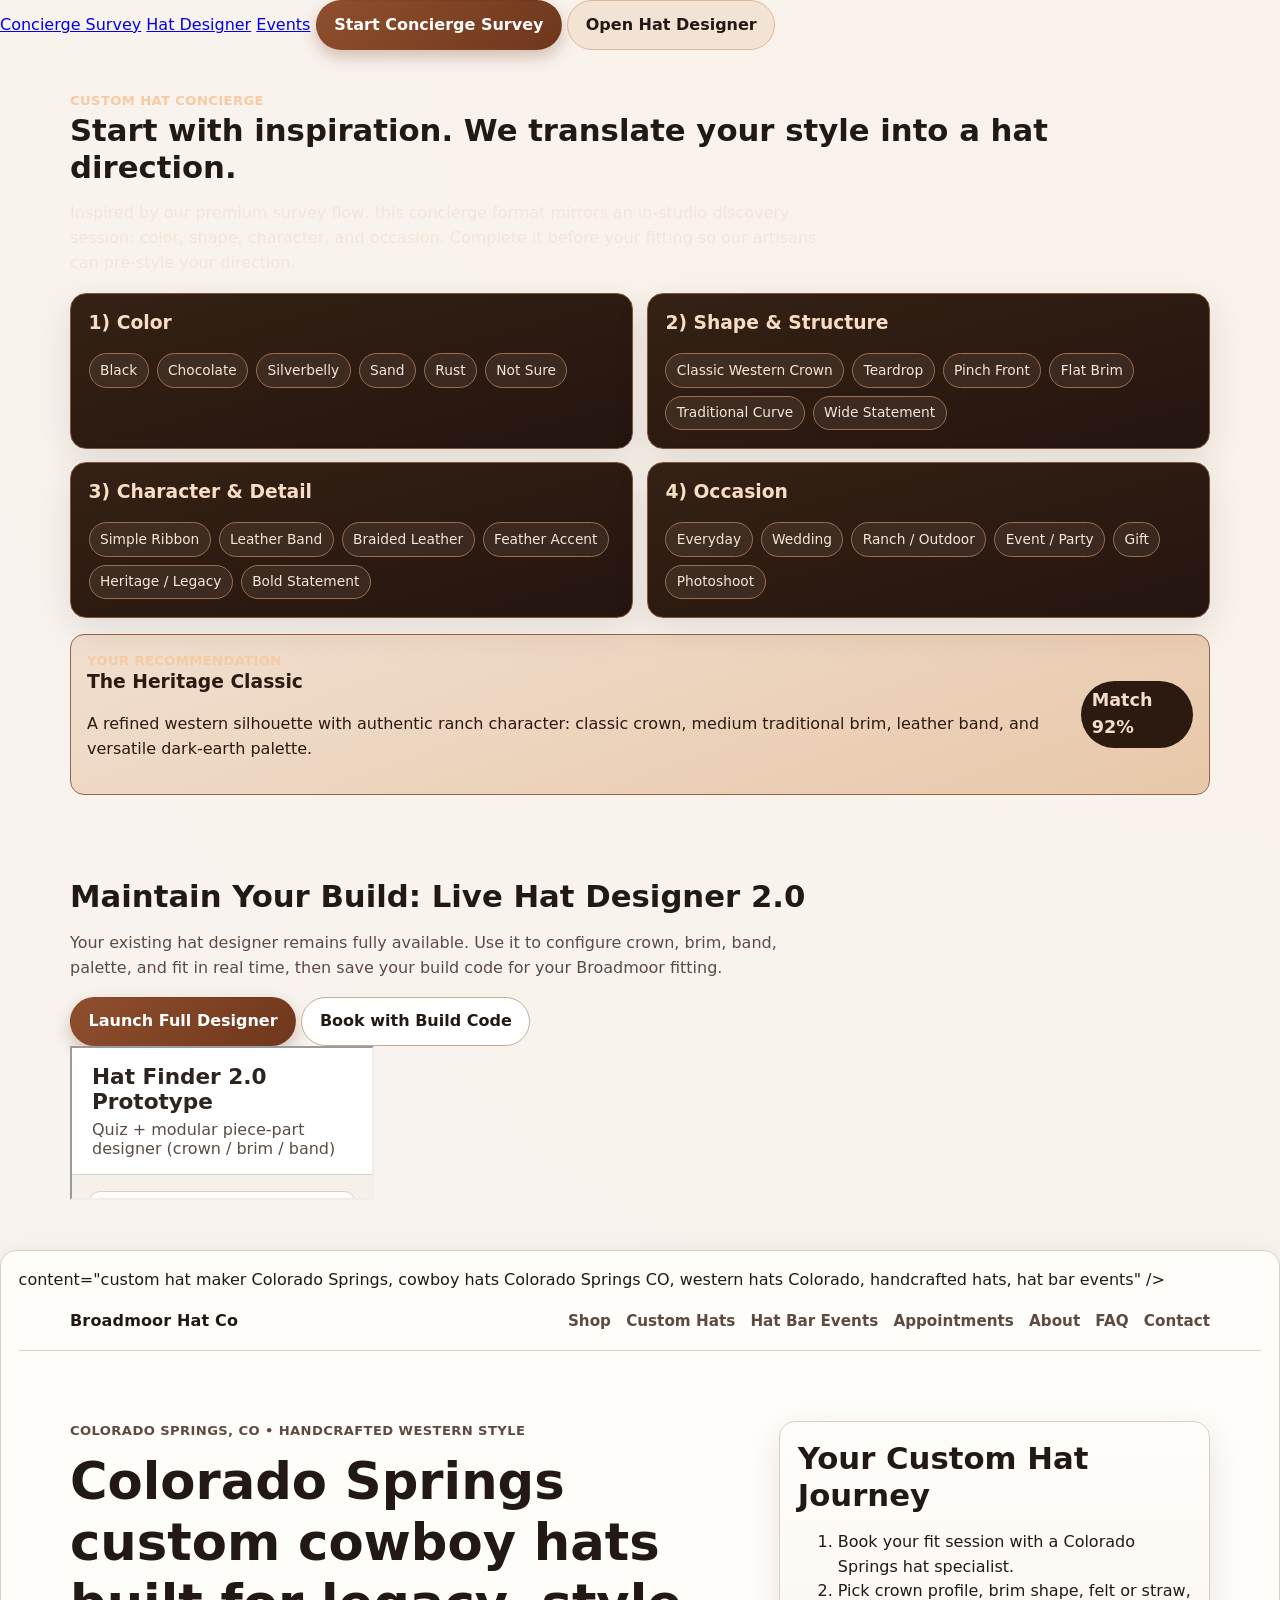
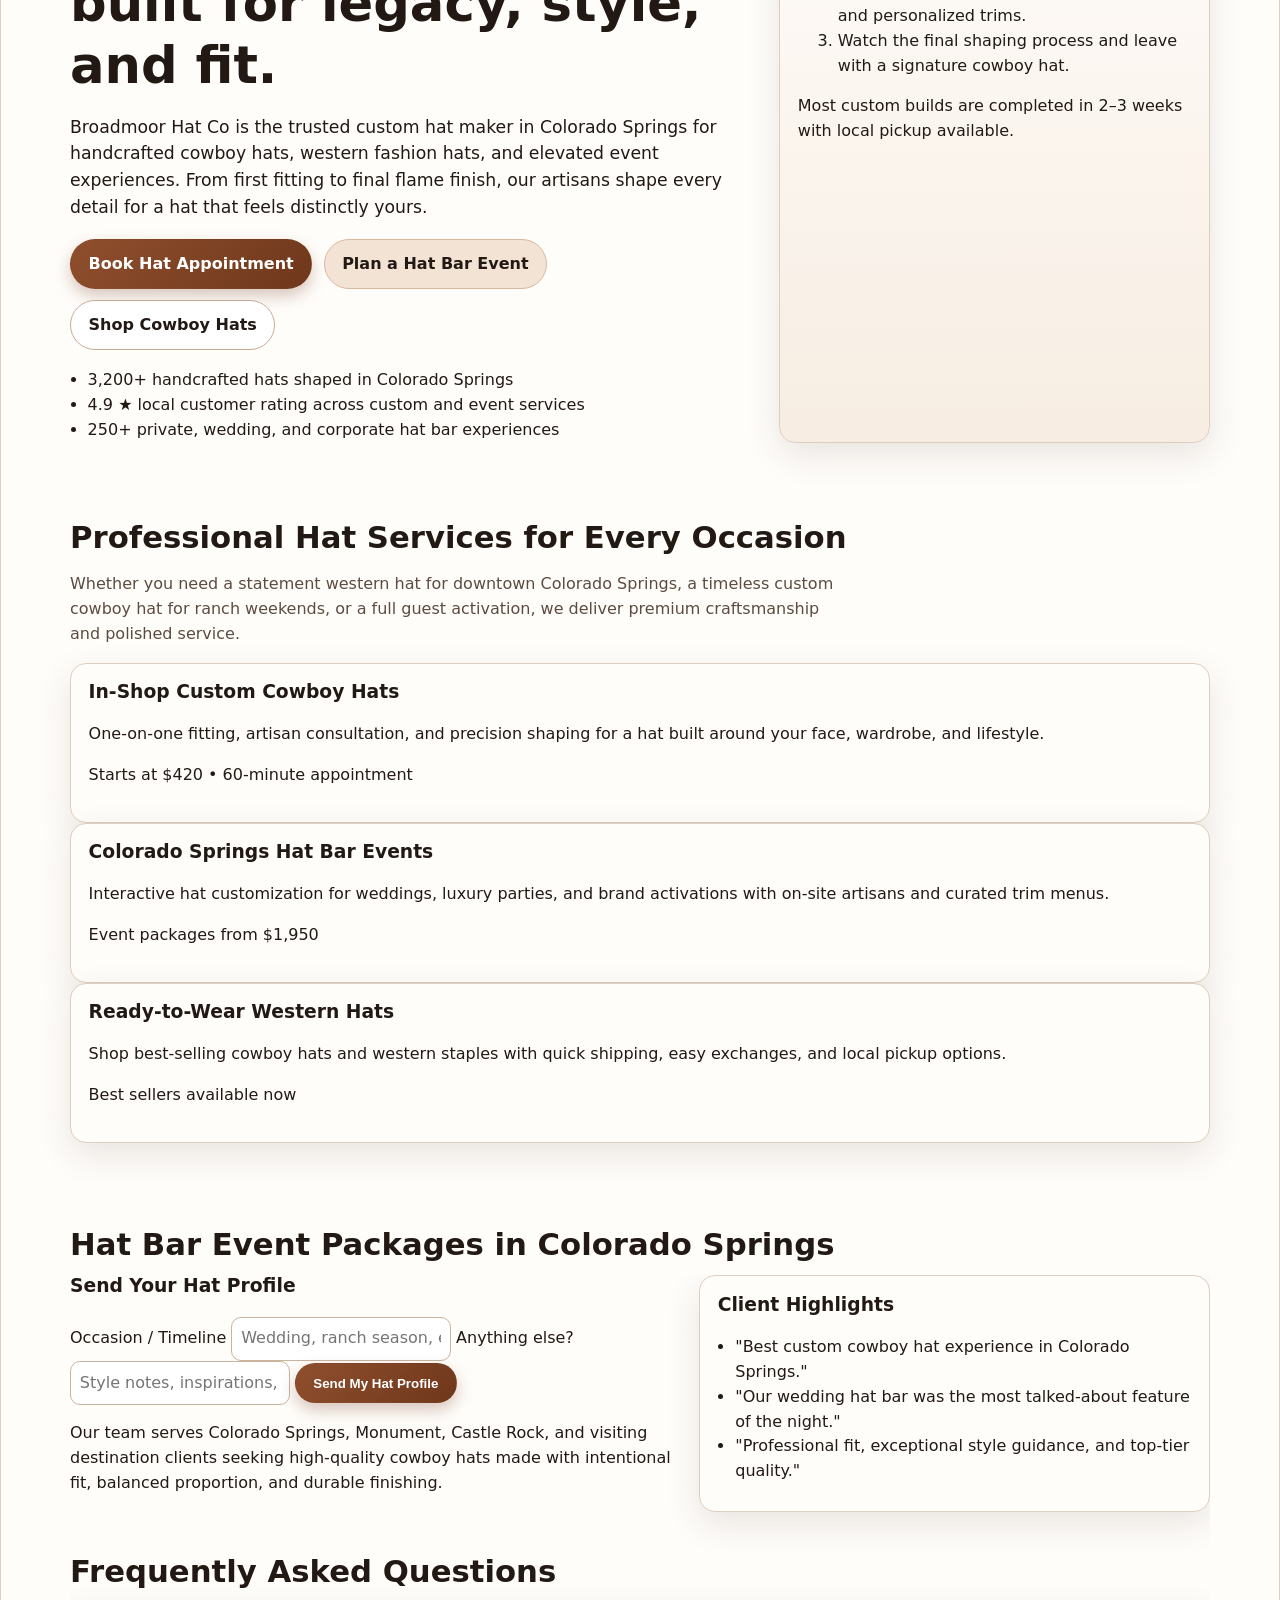
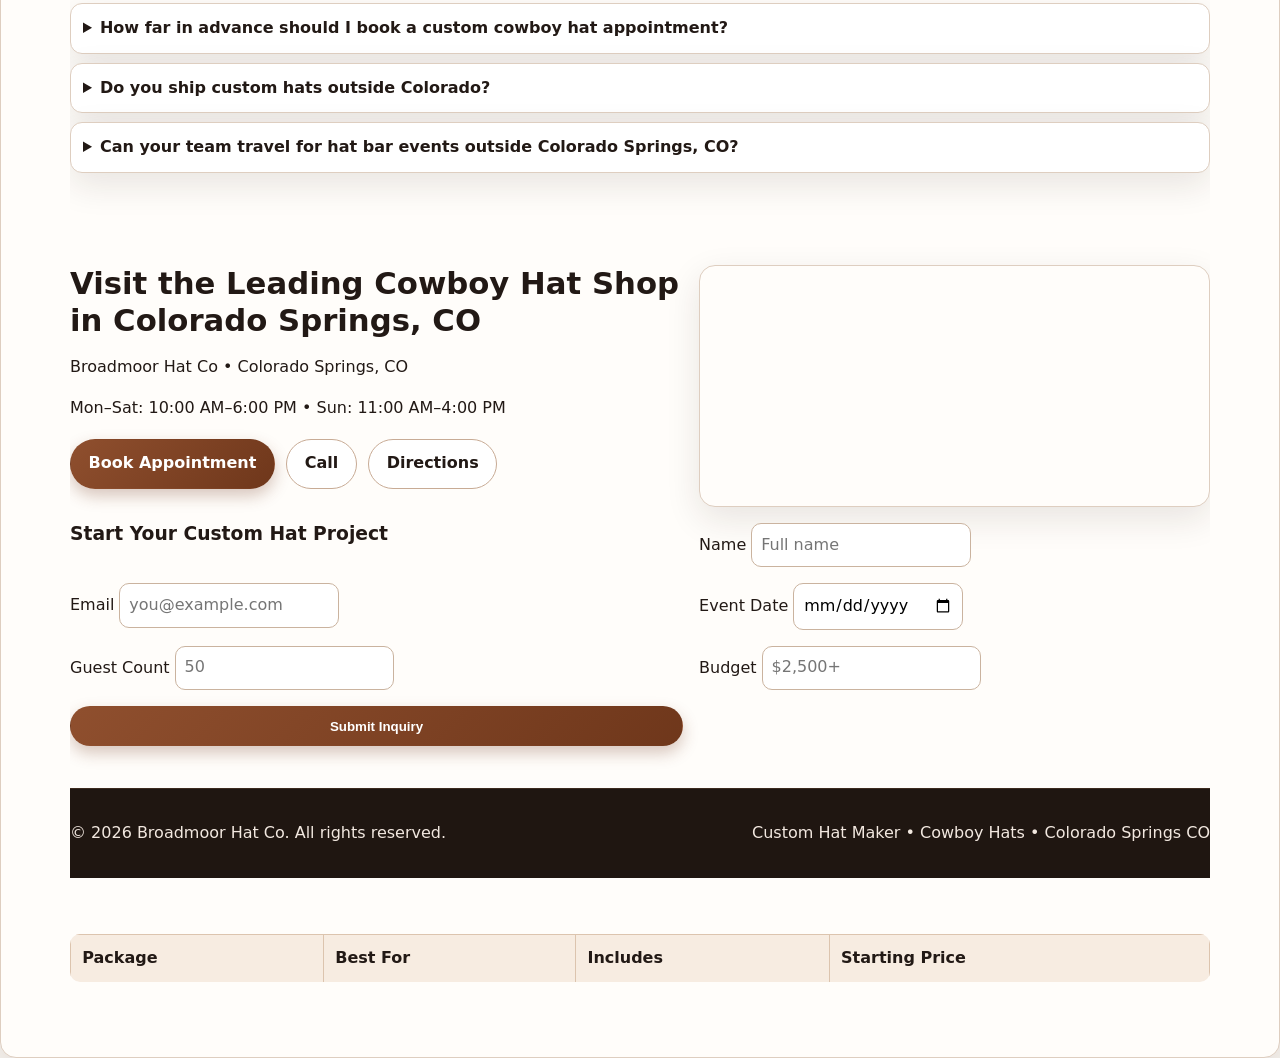
==== commit 822fda03: "Merge concierge survey presentation with existing hat designer" ====
--- a/prototype/website-overhaul/index.html
+++ b/prototype/website-overhaul/index.html
@@ -3,13 +3,104 @@
   <head>
     <meta charset="UTF-8" />
     <meta name="viewport" content="width=device-width, initial-scale=1.0" />
-    <title>Broadmoor Hat Co | Custom Hat Maker in Colorado Springs, CO</title>
-    <meta
-      name="description"
-      content="Broadmoor Hat Co is a leading custom hat maker in Colorado Springs, CO, specializing in handcrafted cowboy hats, western hats, and luxury hat bar events."
-    />
-    <meta
-      name="keywords"
+          <a href="#concierge">Concierge Survey</a>
+          <a href="#designer">Hat Designer</a>
+          <a href="#events">Events</a>
+              <a class="btn btn-primary" href="#concierge">Start Concierge Survey</a>
+              <a class="btn btn-secondary" href="#designer">Open Hat Designer</a>
+      <section class="section alt" id="concierge">
+        <div class="container">
+          <p class="eyebrow inverse">Custom Hat Concierge</p>
+          <h2>Start with inspiration. We translate your style into a hat direction.</h2>
+          <p class="section-intro alt-copy">
+            Inspired by our premium survey flow, this concierge format mirrors an in-studio discovery session: color,
+            shape, character, and occasion. Complete it before your fitting so our artisans can pre-style your direction.
+          </p>
+
+          <div class="steps-grid">
+            <article class="card dark-card">
+              <h3>1) Color</h3>
+              <div class="chip-row">
+                <span class="chip">Black</span>
+                <span class="chip">Chocolate</span>
+                <span class="chip">Silverbelly</span>
+                <span class="chip">Sand</span>
+                <span class="chip">Rust</span>
+                <span class="chip">Not Sure</span>
+              </div>
+            </article>
+            <article class="card dark-card">
+              <h3>2) Shape & Structure</h3>
+              <div class="chip-row">
+                <span class="chip">Classic Western Crown</span>
+                <span class="chip">Teardrop</span>
+                <span class="chip">Pinch Front</span>
+                <span class="chip">Flat Brim</span>
+                <span class="chip">Traditional Curve</span>
+                <span class="chip">Wide Statement</span>
+              </div>
+            </article>
+            <article class="card dark-card">
+              <h3>3) Character & Detail</h3>
+              <div class="chip-row">
+                <span class="chip">Simple Ribbon</span>
+                <span class="chip">Leather Band</span>
+                <span class="chip">Braided Leather</span>
+                <span class="chip">Feather Accent</span>
+                <span class="chip">Heritage / Legacy</span>
+                <span class="chip">Bold Statement</span>
+              </div>
+            </article>
+            <article class="card dark-card">
+              <h3>4) Occasion</h3>
+              <div class="chip-row">
+                <span class="chip">Everyday</span>
+                <span class="chip">Wedding</span>
+                <span class="chip">Ranch / Outdoor</span>
+                <span class="chip">Event / Party</span>
+                <span class="chip">Gift</span>
+                <span class="chip">Photoshoot</span>
+              </div>
+            </article>
+          </div>
+
+          <div class="recommendation-card">
+            <div>
+              <p class="eyebrow inverse">Your Recommendation</p>
+              <h3>The Heritage Classic</h3>
+              <p>
+                A refined western silhouette with authentic ranch character: classic crown, medium traditional brim,
+                leather band, and versatile dark-earth palette.
+              </p>
+            </div>
+            <div class="score">Match 92%</div>
+          </div>
+        </div>
+      </section>
+
+      <section class="section" id="designer">
+        <div class="container">
+          <h2>Maintain Your Build: Live Hat Designer 2.0</h2>
+          <p class="section-intro">
+            Your existing hat designer remains fully available. Use it to configure crown, brim, band, palette, and fit
+            in real time, then save your build code for your Broadmoor fitting.
+          </p>
+          <div class="designer-actions">
+            <a class="btn btn-primary" href="../hat-finder-2.0/">Launch Full Designer</a>
+            <a class="btn btn-ghost" href="#appointments">Book with Build Code</a>
+          </div>
+          <div class="designer-frame-wrap">
+            <iframe
+              title="Broadmoor Hat Finder 2.0"
+              src="../hat-finder-2.0/"
+              loading="lazy"
+              class="designer-frame"
+            ></iframe>
+          </div>
+        </div>
+      </section>
+
+            <article class="card">
       content="custom hat maker Colorado Springs, cowboy hats Colorado Springs CO, western hats Colorado, handcrafted hats, hat bar events"
     />
     <link rel="stylesheet" href="./styles.css" />
@@ -115,56 +206,12 @@
               </thead>
               <tbody>
                 <tr>
-                  <td>Signature</td>
-                  <td>Weddings & private parties</td>
-                  <td>1 artisan, 2-hour service, 20 guests</td>
-                  <td>$1,950</td>
-                </tr>
-                <tr>
-                  <td>Brand Experience</td>
-                  <td>Corporate and retail activations</td>
-                  <td>2 artisans, branded trims, 40 guests</td>
-                  <td>$3,800</td>
-                </tr>
-                <tr>
-                  <td>Full Production</td>
-                  <td>Festivals, hospitality, and VIP events</td>
-                  <td>4 artisans, premium menu, 80 guests</td>
-                  <td>$7,250</td>
-                </tr>
-              </tbody>
-            </table>
-          </div>
-          <a class="btn btn-primary" href="#contact">Start Event Inquiry</a>
-        </div>
-      </section>
-
-      <section class="section" id="appointments">
         <div class="container two-col">
           <div>
-            <h2>Streamlined Appointment Experience</h2>
-            <ul>
-              <li>Pre-qualifier captures style goals, material tiers, and budget range.</li>
-              <li>Transparent estimate and timeline shown before booking confirmation.</li>
-              <li>Secure deposit checkout integrated into appointment scheduling.</li>
-            </ul>
-            <a class="btn btn-secondary" href="../hat-finder-2.0/">Open Hat Finder 2.0</a>
-          </div>
-          <div class="card highlight">
-            <h3>Sample Custom Build</h3>
-            <p>Premium wool felt + leather band + cattleman crown + hand-shaped brim</p>
-            <p class="meta">$495–$560 • 2–3 weeks</p>
-          </div>
-        </div>
-      </section>
-
-      <section class="section alt" id="about">
-        <div class="container two-col">
-          <div>
-            <h2>Why Broadmoor Hat Co Ranks Among Top Hat Makers in Colorado</h2>
-            <p>
-              We blend western heritage with modern design direction, giving each client a premium custom hat process
-              rooted in craftsmanship, service, and local style expertise.
+            <h3>Send Your Hat Profile</h3>
+            <label>Occasion / Timeline <input type="text" placeholder="Wedding, ranch season, event" /></label>
+            <label>Anything else? <input type="text" placeholder="Style notes, inspirations, references" /></label>
+            <button type="button" class="btn btn-primary">Send My Hat Profile</button>
             </p>
             <p>
               Our team serves Colorado Springs, Monument, Castle Rock, and visiting destination clients seeking
--- a/prototype/website-overhaul/styles.css
+++ b/prototype/website-overhaul/styles.css
@@ -82,6 +82,14 @@
   color: var(--brand-strong);
 }
 
+.eyebrow.inverse {
+  color: #f6caa3;
+}
+
+.section-intro.alt-copy {
+  color: #f4e5d8;
+}
+
 .hero {
   padding: 4.4rem 0 2.2rem;
 }
@@ -195,23 +203,78 @@
 }
 
 .section.alt {
-  background: linear-gradient(180deg, #efe4d8, #f6efe7);
-  border-top: 1px solid #dfccba;
-  border-bottom: 1px solid #dfccba;
-}
-
-.cards {
+.steps-grid {
   display: grid;
-  gap: 0.9rem;
-}
-
-.three-up {
-  grid-template-columns: repeat(3, minmax(0, 1fr));
-}
-
-.meta {
-  color: var(--subtle);
-  font-size: 0.95rem;
+  grid-template-columns: repeat(2, minmax(0, 1fr));
+  gap: 0.85rem;
+  margin-top: 1.1rem;
+}
+
+.dark-card {
+  background: linear-gradient(165deg, #352114, #24150f);
+  border-color: #7d553d;
+}
+
+.dark-card h3 {
+  color: #f9dcc4;
+}
+
+.chip-row {
+  display: flex;
+  flex-wrap: wrap;
+  gap: 0.5rem;
+}
+
+.chip {
+  border: 1px solid #9a6e4f;
+  color: #f7e6d8;
+  border-radius: 999px;
+  padding: 0.35rem 0.65rem;
+  font-size: 0.86rem;
+  background: rgb(255 227 201 / 8%);
+}
+
+.recommendation-card {
+  display: flex;
+  justify-content: space-between;
+  gap: 1rem;
+  margin-top: 1rem;
+  padding: 1rem;
+  border-radius: 14px;
+  border: 1px solid #986446;
+  background: linear-gradient(160deg, #f1dfcf, #e8c8aa);
+  color: #2c1a11;
+}
+
+.score {
+  align-self: center;
+  font-weight: 800;
+  font-size: 1.1rem;
+  background: #2c1a11;
+  color: #f4decb;
+  padding: 0.4rem 0.7rem;
+  border-radius: 999px;
+}
+
+.designer-actions {
+  display: flex;
+  gap: 0.65rem;
+  flex-wrap: wrap;
+  margin-bottom: 0.9rem;
+}
+
+.designer-frame-wrap {
+  border: 1px solid var(--border);
+  border-radius: 14px;
+  overflow: hidden;
+  background: #fff;
+  box-shadow: var(--shadow);
+}
+
+.designer-frame {
+  width: 100%;
+  min-height: 700px;
+  border: 0;
 }
 
 .table-wrap {
@@ -326,8 +389,17 @@
 
   .hero-grid,
   .three-up,
-  .two-col {
+  .two-col,
+  .steps-grid {
     grid-template-columns: 1fr;
+  }
+
+  .recommendation-card {
+    flex-direction: column;
+  }
+
+  .designer-frame {
+    min-height: 760px;
   }
 
   .mobile-sticky {
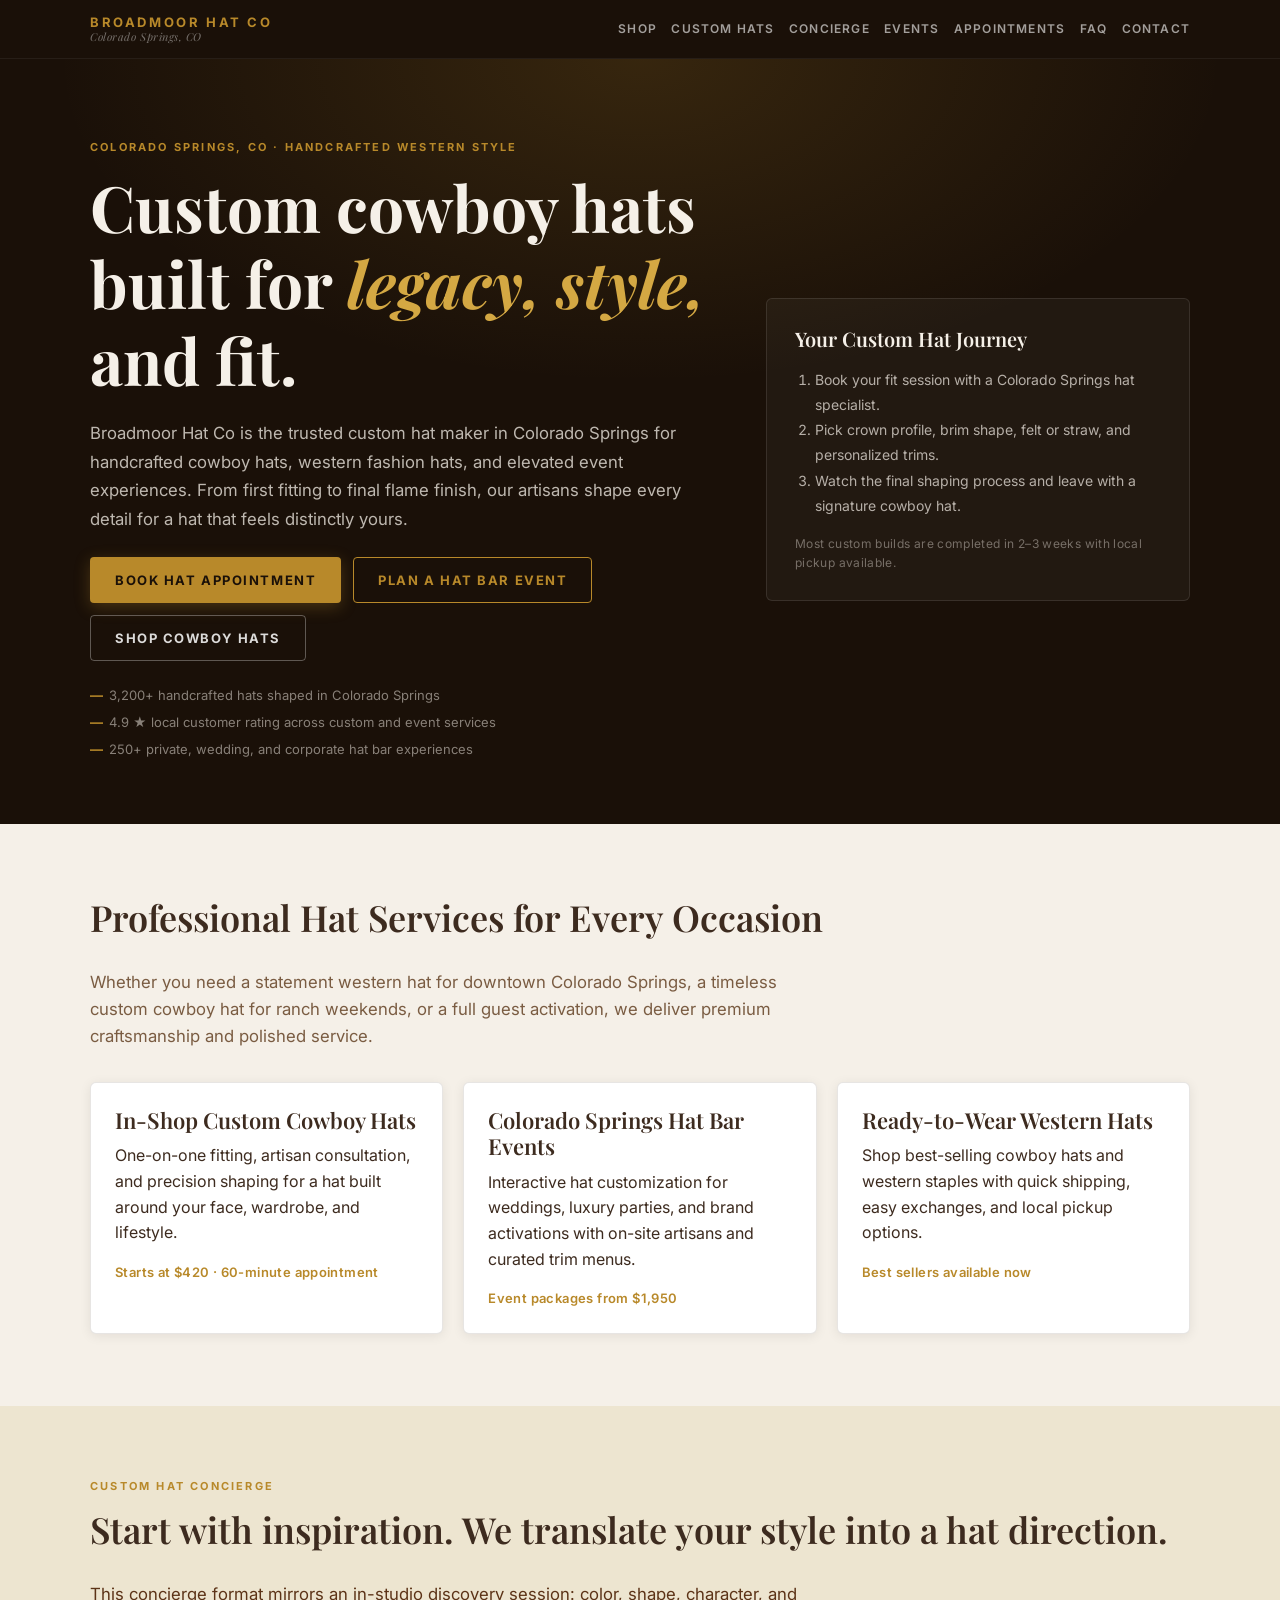
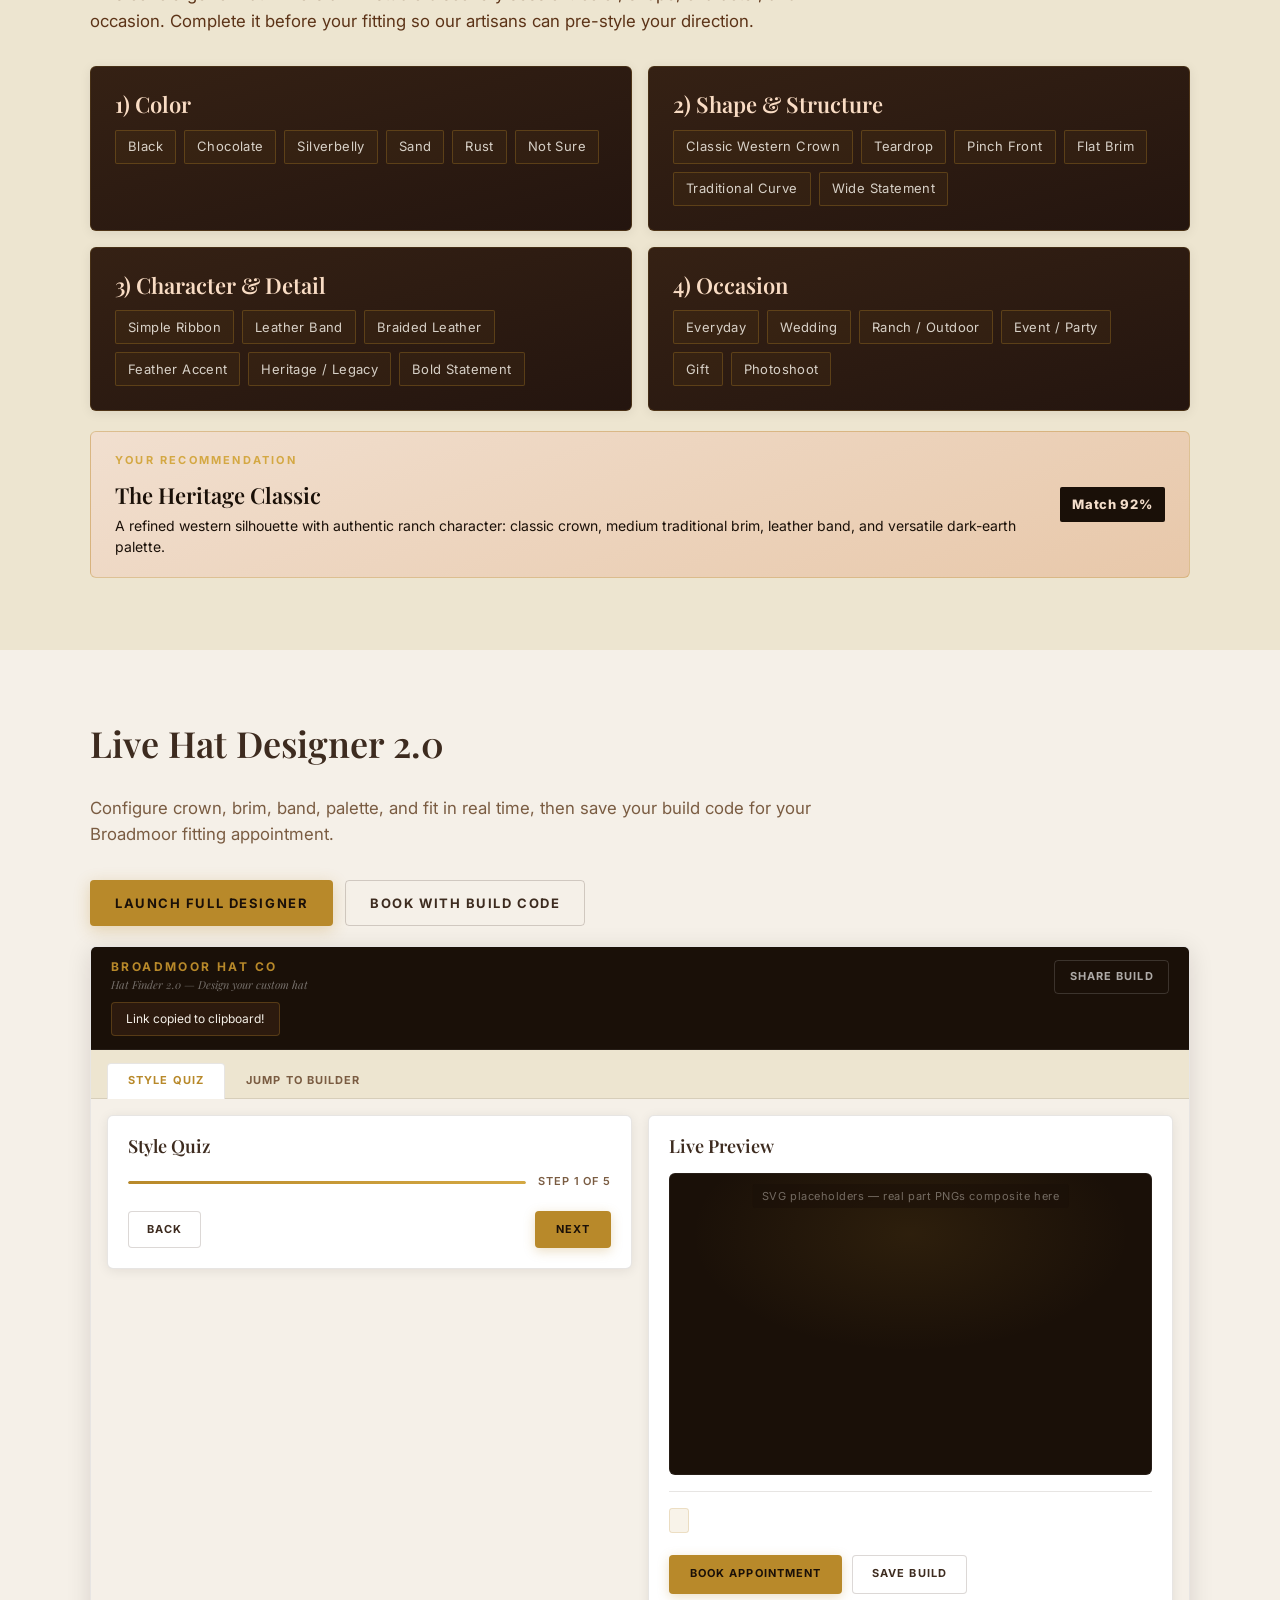
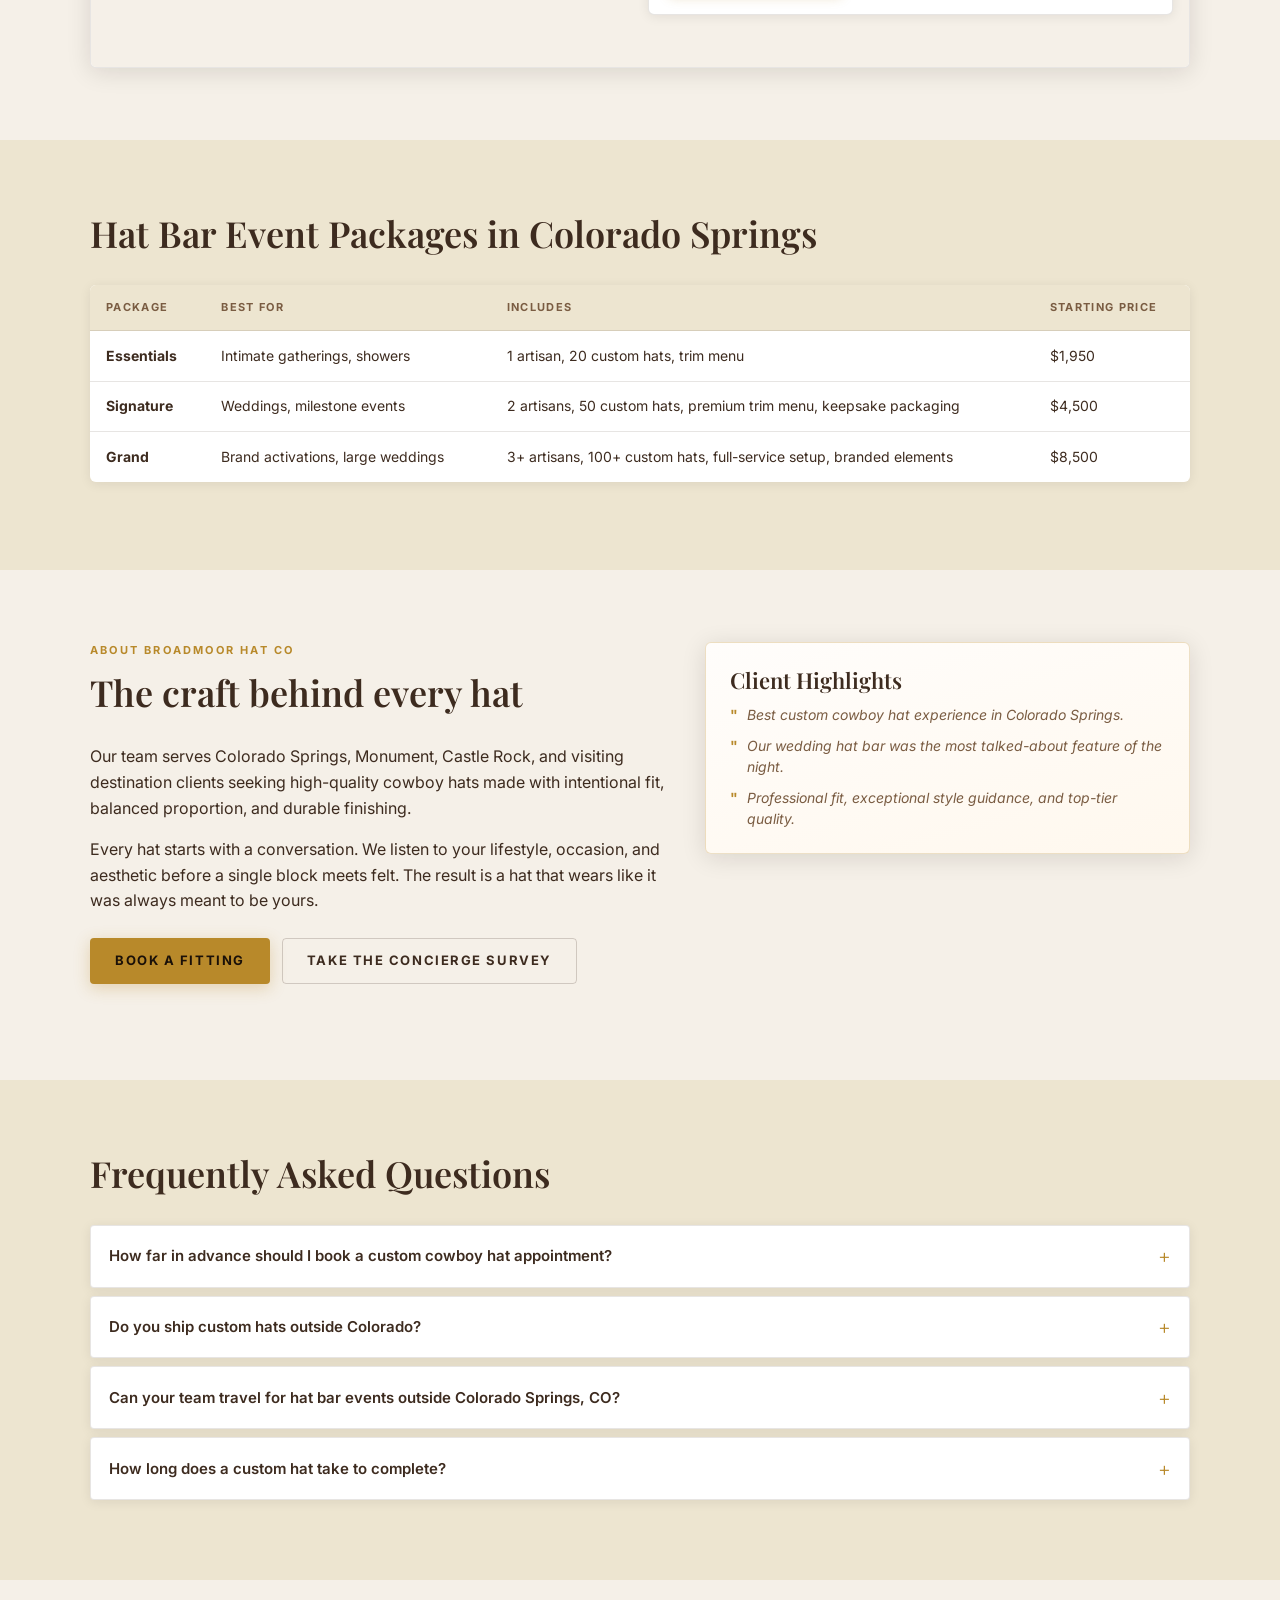
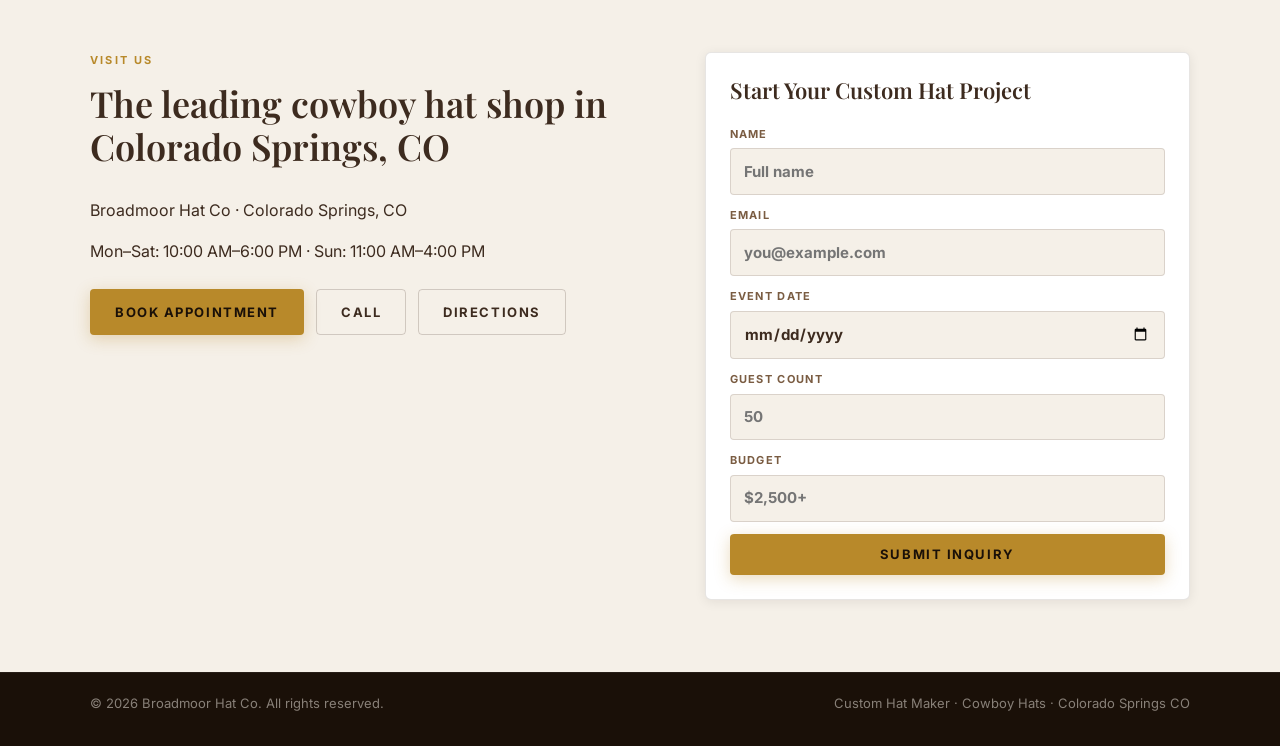
==== commit 0bc83ab3: "Adopt Homelab reference design system across website and Hat Finder Pulls in the website-overhaul pr" ====
--- a/prototype/website-overhaul/index.html
+++ b/prototype/website-overhaul/index.html
@@ -3,118 +3,24 @@
   <head>
     <meta charset="UTF-8" />
     <meta name="viewport" content="width=device-width, initial-scale=1.0" />
-          <a href="#concierge">Concierge Survey</a>
-          <a href="#designer">Hat Designer</a>
-          <a href="#events">Events</a>
-              <a class="btn btn-primary" href="#concierge">Start Concierge Survey</a>
-              <a class="btn btn-secondary" href="#designer">Open Hat Designer</a>
-      <section class="section alt" id="concierge">
-        <div class="container">
-          <p class="eyebrow inverse">Custom Hat Concierge</p>
-          <h2>Start with inspiration. We translate your style into a hat direction.</h2>
-          <p class="section-intro alt-copy">
-            Inspired by our premium survey flow, this concierge format mirrors an in-studio discovery session: color,
-            shape, character, and occasion. Complete it before your fitting so our artisans can pre-style your direction.
-          </p>
-
-          <div class="steps-grid">
-            <article class="card dark-card">
-              <h3>1) Color</h3>
-              <div class="chip-row">
-                <span class="chip">Black</span>
-                <span class="chip">Chocolate</span>
-                <span class="chip">Silverbelly</span>
-                <span class="chip">Sand</span>
-                <span class="chip">Rust</span>
-                <span class="chip">Not Sure</span>
-              </div>
-            </article>
-            <article class="card dark-card">
-              <h3>2) Shape & Structure</h3>
-              <div class="chip-row">
-                <span class="chip">Classic Western Crown</span>
-                <span class="chip">Teardrop</span>
-                <span class="chip">Pinch Front</span>
-                <span class="chip">Flat Brim</span>
-                <span class="chip">Traditional Curve</span>
-                <span class="chip">Wide Statement</span>
-              </div>
-            </article>
-            <article class="card dark-card">
-              <h3>3) Character & Detail</h3>
-              <div class="chip-row">
-                <span class="chip">Simple Ribbon</span>
-                <span class="chip">Leather Band</span>
-                <span class="chip">Braided Leather</span>
-                <span class="chip">Feather Accent</span>
-                <span class="chip">Heritage / Legacy</span>
-                <span class="chip">Bold Statement</span>
-              </div>
-            </article>
-            <article class="card dark-card">
-              <h3>4) Occasion</h3>
-              <div class="chip-row">
-                <span class="chip">Everyday</span>
-                <span class="chip">Wedding</span>
-                <span class="chip">Ranch / Outdoor</span>
-                <span class="chip">Event / Party</span>
-                <span class="chip">Gift</span>
-                <span class="chip">Photoshoot</span>
-              </div>
-            </article>
-          </div>
-
-          <div class="recommendation-card">
-            <div>
-              <p class="eyebrow inverse">Your Recommendation</p>
-              <h3>The Heritage Classic</h3>
-              <p>
-                A refined western silhouette with authentic ranch character: classic crown, medium traditional brim,
-                leather band, and versatile dark-earth palette.
-              </p>
-            </div>
-            <div class="score">Match 92%</div>
-          </div>
-        </div>
-      </section>
-
-      <section class="section" id="designer">
-        <div class="container">
-          <h2>Maintain Your Build: Live Hat Designer 2.0</h2>
-          <p class="section-intro">
-            Your existing hat designer remains fully available. Use it to configure crown, brim, band, palette, and fit
-            in real time, then save your build code for your Broadmoor fitting.
-          </p>
-          <div class="designer-actions">
-            <a class="btn btn-primary" href="../hat-finder-2.0/">Launch Full Designer</a>
-            <a class="btn btn-ghost" href="#appointments">Book with Build Code</a>
-          </div>
-          <div class="designer-frame-wrap">
-            <iframe
-              title="Broadmoor Hat Finder 2.0"
-              src="../hat-finder-2.0/"
-              loading="lazy"
-              class="designer-frame"
-            ></iframe>
-          </div>
-        </div>
-      </section>
-
-            <article class="card">
-      content="custom hat maker Colorado Springs, cowboy hats Colorado Springs CO, western hats Colorado, handcrafted hats, hat bar events"
-    />
+    <title>Broadmoor Hat Co — Custom Cowboy Hats · Colorado Springs, CO</title>
+    <meta name="description" content="Broadmoor Hat Co is Colorado Springs' premier custom hat maker. Handcrafted cowboy hats, western fashion hats, and hat bar events for weddings and private parties." />
+    <meta name="keywords" content="custom hat maker Colorado Springs, cowboy hats Colorado Springs CO, western hats Colorado, handcrafted hats, hat bar events" />
     <link rel="stylesheet" href="./styles.css" />
   </head>
   <body>
     <header class="site-header">
       <div class="container header-row">
-        <a class="brand" href="#top" aria-label="Broadmoor Hat Co home">Broadmoor Hat Co</a>
+        <a class="brand" href="#top" aria-label="Broadmoor Hat Co home">
+          <span class="brand-name">Broadmoor Hat Co</span>
+          <span class="brand-sub">Colorado Springs, CO</span>
+        </a>
         <nav aria-label="Primary" class="primary-nav">
           <a href="#shop">Shop</a>
           <a href="#custom">Custom Hats</a>
-          <a href="#events">Hat Bar Events</a>
+          <a href="#concierge">Concierge</a>
+          <a href="#events">Events</a>
           <a href="#appointments">Appointments</a>
-          <a href="#about">About</a>
           <a href="#faq">FAQ</a>
           <a href="#contact">Contact</a>
         </nav>
@@ -122,11 +28,13 @@
     </header>
 
     <main id="top">
+
+      <!-- ── Hero ──────────────────────────────────────────────── -->
       <section class="hero">
         <div class="container hero-grid">
           <div>
-            <p class="eyebrow">Colorado Springs, CO • Handcrafted Western Style</p>
-            <h1>Colorado Springs custom cowboy hats built for legacy, style, and fit.</h1>
+            <span class="eyebrow">Colorado Springs, CO · Handcrafted Western Style</span>
+            <h1>Custom cowboy hats built for <em>legacy, style,</em> and fit.</h1>
             <p class="lead">
               Broadmoor Hat Co is the trusted custom hat maker in Colorado Springs for handcrafted cowboy hats,
               western fashion hats, and elevated event experiences. From first fitting to final flame finish, our
@@ -155,6 +63,7 @@
         </div>
       </section>
 
+      <!-- ── Services ──────────────────────────────────────────── -->
       <section class="section" id="custom">
         <div class="container">
           <h2>Professional Hat Services for Every Occasion</h2>
@@ -162,14 +71,14 @@
             Whether you need a statement western hat for downtown Colorado Springs, a timeless custom cowboy hat for
             ranch weekends, or a full guest activation, we deliver premium craftsmanship and polished service.
           </p>
-          <div class="cards three-up">
+          <div class="three-up">
             <article class="card">
               <h3>In-Shop Custom Cowboy Hats</h3>
               <p>
                 One-on-one fitting, artisan consultation, and precision shaping for a hat built around your face,
                 wardrobe, and lifestyle.
               </p>
-              <p class="meta">Starts at $420 • 60-minute appointment</p>
+              <p class="meta">Starts at $420 · 60-minute appointment</p>
             </article>
             <article class="card" id="events">
               <h3>Colorado Springs Hat Bar Events</h3>
@@ -191,6 +100,101 @@
         </div>
       </section>
 
+      <!-- ── Concierge Survey ───────────────────────────────────── -->
+      <section class="section alt" id="concierge">
+        <div class="container">
+          <span class="eyebrow" style="color: var(--camel);">Custom Hat Concierge</span>
+          <h2>Start with inspiration. We translate your style into a hat direction.</h2>
+          <p class="section-intro">
+            This concierge format mirrors an in-studio discovery session: color, shape, character, and occasion.
+            Complete it before your fitting so our artisans can pre-style your direction.
+          </p>
+
+          <div class="steps-grid">
+            <article class="card dark-card">
+              <h3>1) Color</h3>
+              <div class="chip-row">
+                <span class="chip">Black</span>
+                <span class="chip">Chocolate</span>
+                <span class="chip">Silverbelly</span>
+                <span class="chip">Sand</span>
+                <span class="chip">Rust</span>
+                <span class="chip">Not Sure</span>
+              </div>
+            </article>
+            <article class="card dark-card">
+              <h3>2) Shape &amp; Structure</h3>
+              <div class="chip-row">
+                <span class="chip">Classic Western Crown</span>
+                <span class="chip">Teardrop</span>
+                <span class="chip">Pinch Front</span>
+                <span class="chip">Flat Brim</span>
+                <span class="chip">Traditional Curve</span>
+                <span class="chip">Wide Statement</span>
+              </div>
+            </article>
+            <article class="card dark-card">
+              <h3>3) Character &amp; Detail</h3>
+              <div class="chip-row">
+                <span class="chip">Simple Ribbon</span>
+                <span class="chip">Leather Band</span>
+                <span class="chip">Braided Leather</span>
+                <span class="chip">Feather Accent</span>
+                <span class="chip">Heritage / Legacy</span>
+                <span class="chip">Bold Statement</span>
+              </div>
+            </article>
+            <article class="card dark-card">
+              <h3>4) Occasion</h3>
+              <div class="chip-row">
+                <span class="chip">Everyday</span>
+                <span class="chip">Wedding</span>
+                <span class="chip">Ranch / Outdoor</span>
+                <span class="chip">Event / Party</span>
+                <span class="chip">Gift</span>
+                <span class="chip">Photoshoot</span>
+              </div>
+            </article>
+          </div>
+
+          <div class="recommendation-card">
+            <div>
+              <span class="eyebrow" style="color: var(--camel-light);">Your Recommendation</span>
+              <h3>The Heritage Classic</h3>
+              <p>
+                A refined western silhouette with authentic ranch character: classic crown, medium traditional brim,
+                leather band, and versatile dark-earth palette.
+              </p>
+            </div>
+            <div class="score">Match 92%</div>
+          </div>
+        </div>
+      </section>
+
+      <!-- ── Hat Designer 2.0 ───────────────────────────────────── -->
+      <section class="section" id="designer">
+        <div class="container">
+          <h2>Live Hat Designer 2.0</h2>
+          <p class="section-intro">
+            Configure crown, brim, band, palette, and fit in real time, then save your build code for your
+            Broadmoor fitting appointment.
+          </p>
+          <div class="designer-actions">
+            <a class="btn btn-primary" href="../hat-finder-2.0/">Launch Full Designer</a>
+            <a class="btn btn-ghost-dark" href="#appointments">Book with Build Code</a>
+          </div>
+          <div class="designer-frame-wrap">
+            <iframe
+              title="Broadmoor Hat Finder 2.0"
+              src="../hat-finder-2.0/"
+              loading="lazy"
+              class="designer-frame"
+            ></iframe>
+          </div>
+        </div>
+      </section>
+
+      <!-- ── Event Packages ─────────────────────────────────────── -->
       <section class="section alt" id="events-pricing">
         <div class="container">
           <h2>Hat Bar Event Packages in Colorado Springs</h2>
@@ -206,30 +210,61 @@
               </thead>
               <tbody>
                 <tr>
+                  <td><strong>Essentials</strong></td>
+                  <td>Intimate gatherings, showers</td>
+                  <td>1 artisan, 20 custom hats, trim menu</td>
+                  <td>$1,950</td>
+                </tr>
+                <tr>
+                  <td><strong>Signature</strong></td>
+                  <td>Weddings, milestone events</td>
+                  <td>2 artisans, 50 custom hats, premium trim menu, keepsake packaging</td>
+                  <td>$4,500</td>
+                </tr>
+                <tr>
+                  <td><strong>Grand</strong></td>
+                  <td>Brand activations, large weddings</td>
+                  <td>3+ artisans, 100+ custom hats, full-service setup, branded elements</td>
+                  <td>$8,500</td>
+                </tr>
+              </tbody>
+            </table>
+          </div>
+        </div>
+      </section>
+
+      <!-- ── About / Testimonials ───────────────────────────────── -->
+      <section class="section" id="about">
         <div class="container two-col">
           <div>
-            <h3>Send Your Hat Profile</h3>
-            <label>Occasion / Timeline <input type="text" placeholder="Wedding, ranch season, event" /></label>
-            <label>Anything else? <input type="text" placeholder="Style notes, inspirations, references" /></label>
-            <button type="button" class="btn btn-primary">Send My Hat Profile</button>
-            </p>
+            <span class="eyebrow" style="color: var(--camel);">About Broadmoor Hat Co</span>
+            <h2>The craft behind every hat</h2>
             <p>
               Our team serves Colorado Springs, Monument, Castle Rock, and visiting destination clients seeking
               high-quality cowboy hats made with intentional fit, balanced proportion, and durable finishing.
             </p>
-          </div>
-          <div class="card">
+            <p>
+              Every hat starts with a conversation. We listen to your lifestyle, occasion, and aesthetic before a
+              single block meets felt. The result is a hat that wears like it was always meant to be yours.
+            </p>
+            <div class="cta-row">
+              <a class="btn btn-primary" href="#appointments">Book a Fitting</a>
+              <a class="btn btn-ghost-dark" href="#concierge">Take the Concierge Survey</a>
+            </div>
+          </div>
+          <div class="card highlight">
             <h3>Client Highlights</h3>
             <ul class="clean-list">
-              <li>"Best custom cowboy hat experience in Colorado Springs."</li>
-              <li>"Our wedding hat bar was the most talked-about feature of the night."</li>
-              <li>"Professional fit, exceptional style guidance, and top-tier quality."</li>
+              <li>Best custom cowboy hat experience in Colorado Springs.</li>
+              <li>Our wedding hat bar was the most talked-about feature of the night.</li>
+              <li>Professional fit, exceptional style guidance, and top-tier quality.</li>
             </ul>
           </div>
         </div>
       </section>
 
-      <section class="section" id="faq">
+      <!-- ── FAQ ───────────────────────────────────────────────── -->
+      <section class="section alt" id="faq">
         <div class="container">
           <h2>Frequently Asked Questions</h2>
           <details>
@@ -244,19 +279,25 @@
             <summary>Can your team travel for hat bar events outside Colorado Springs, CO?</summary>
             <p>Absolutely. We offer regional and destination event services with custom package options.</p>
           </details>
-        </div>
-      </section>
-
+          <details>
+            <summary>How long does a custom hat take to complete?</summary>
+            <p>Most custom builds are completed in 2–3 weeks. Rush options may be available — contact us to discuss your timeline.</p>
+          </details>
+        </div>
+      </section>
+
+      <!-- ── Contact ────────────────────────────────────────────── -->
       <section class="section" id="contact">
         <div class="container two-col">
-          <div>
-            <h2>Visit the Leading Cowboy Hat Shop in Colorado Springs, CO</h2>
-            <p>Broadmoor Hat Co • Colorado Springs, CO</p>
-            <p>Mon–Sat: 10:00 AM–6:00 PM • Sun: 11:00 AM–4:00 PM</p>
+          <div id="appointments">
+            <span class="eyebrow" style="color: var(--camel);">Visit Us</span>
+            <h2>The leading cowboy hat shop in Colorado Springs, CO</h2>
+            <p>Broadmoor Hat Co · Colorado Springs, CO</p>
+            <p>Mon–Sat: 10:00 AM–6:00 PM · Sun: 11:00 AM–4:00 PM</p>
             <div class="cta-row">
-              <a class="btn btn-primary" href="#appointments">Book Appointment</a>
-              <a class="btn btn-ghost" href="tel:+17195550123">Call</a>
-              <a class="btn btn-ghost" href="https://maps.google.com" target="_blank" rel="noreferrer">Directions</a>
+              <a class="btn btn-primary" href="#contact">Book Appointment</a>
+              <a class="btn btn-ghost-dark" href="tel:+17195550123">Call</a>
+              <a class="btn btn-ghost-dark" href="https://maps.google.com" target="_blank" rel="noreferrer">Directions</a>
             </div>
           </div>
           <form class="card form-grid" aria-label="Lead capture form">
@@ -270,12 +311,13 @@
           </form>
         </div>
       </section>
+
     </main>
 
     <footer class="site-footer">
       <div class="container footer-row">
         <p>© 2026 Broadmoor Hat Co. All rights reserved.</p>
-        <p class="meta">Custom Hat Maker • Cowboy Hats • Colorado Springs CO</p>
+        <p>Custom Hat Maker · Cowboy Hats · Colorado Springs CO</p>
       </div>
     </footer>
 
--- a/prototype/website-overhaul/styles.css
+++ b/prototype/website-overhaul/styles.css
@@ -1,284 +1,449 @@
+@import url('https://fonts.googleapis.com/css2?family=Playfair+Display:ital,wght@0,400;0,600;0,700;1,400;1,600&family=Inter:wght@300;400;600;700;800&display=swap');
+
+/* ─── Design Tokens ────────────────────────────────────────────── */
 :root {
-  --bg: #f7f3ef;
-  --surface: #fffdfa;
-  --ink: #221915;
-  --subtle: #5d4b41;
-  --border: #decec0;
-  --brand: #8f4f2e;
-  --brand-strong: #6f371b;
-  --brand-soft: #f3e3d5;
-  --accent: #d3a67f;
-  --shadow: 0 12px 35px rgb(45 28 19 / 11%);
-}
-
-* {
-  box-sizing: border-box;
-}
-
-html {
-  scroll-behavior: smooth;
-}
+  /* Palette */
+  --dark:         #1A1008;
+  --dark-mid:     #2C1A0E;
+  --dark-surface: #3D2B1F;
+  --cream:        #F5F0E8;
+  --bone:         #EDE5D0;
+  --sand:         #D4B896;
+  --camel:        #B8892A;
+  --camel-light:  #D4A843;
+  --camel-soft:   rgba(184,137,42,0.12);
+  --ink:          #3D2B1F;
+  --ink-mid:      #5C3317;
+  --ink-light:    #7A5C42;
+  --border:       rgba(61,43,31,0.12);
+  --border-mid:   rgba(61,43,31,0.2);
+
+  /* Shadows */
+  --shadow-sm:  0 2px 12px rgba(26,16,8,0.08);
+  --shadow-md:  0 4px 24px rgba(26,16,8,0.12);
+  --shadow-lg:  0 8px 40px rgba(26,16,8,0.16);
+}
+
+/* ─── Reset & Base ──────────────────────────────────────────────── */
+*, *::before, *::after { box-sizing: border-box; }
+
+html { scroll-behavior: smooth; }
 
 body {
   margin: 0;
-  font-family: Inter, "Segoe UI", system-ui, -apple-system, sans-serif;
-  background:
-    radial-gradient(circle at top right, rgb(251 242 232 / 70%), transparent 45%),
-    var(--bg);
+  font-family: 'Inter', system-ui, -apple-system, sans-serif;
+  font-size: 16px;
+  line-height: 1.6;
+  background: var(--cream);
   color: var(--ink);
-  line-height: 1.55;
-}
-
+}
+
+h1, h2, h3, h4 {
+  font-family: 'Playfair Display', Georgia, serif;
+  line-height: 1.2;
+  margin-top: 0;
+}
+
+h1 { font-size: clamp(38px, 6vw, 64px); font-weight: 700; }
+h2 { font-size: clamp(26px, 3.5vw, 36px); font-weight: 600; }
+h3 { font-size: clamp(18px, 2vw, 22px); font-weight: 600; }
+
+p { margin-top: 0; }
+
+a { color: inherit; text-decoration: none; }
+
+/* ─── Layout ────────────────────────────────────────────────────── */
 .container {
-  width: min(1140px, 92vw);
+  width: min(1100px, calc(100% - 48px));
   margin: 0 auto;
 }
 
+/* ─── Header ────────────────────────────────────────────────────── */
 .site-header {
   position: sticky;
   top: 0;
-  z-index: 50;
-  background: rgb(255 253 250 / 92%);
-  backdrop-filter: blur(8px);
-  border-bottom: 1px solid var(--border);
-}
-
-.site-footer {
-  background: #1f1611;
-  color: #f2e8e0;
-  border-top: 1px solid #3d2b1f;
-  margin-bottom: 56px;
+  z-index: 100;
+  background: var(--dark);
+  border-bottom: 1px solid rgba(255,255,255,0.06);
 }
 
 .header-row {
   display: flex;
+  align-items: center;
+  justify-content: space-between;
   gap: 1rem;
-  justify-content: space-between;
+  padding: 1rem 0;
+}
+
+.brand {
+  display: flex;
+  flex-direction: column;
+  gap: 2px;
+  text-decoration: none;
+}
+
+.brand-name {
+  font-family: 'Inter', sans-serif;
+  font-size: 13px;
+  font-weight: 700;
+  letter-spacing: 0.2em;
+  text-transform: uppercase;
+  color: var(--camel);
+  line-height: 1;
+}
+
+.brand-sub {
+  font-family: 'Playfair Display', serif;
+  font-style: italic;
+  font-size: 11px;
+  color: rgba(255,255,255,0.4);
+  letter-spacing: 0.05em;
+  line-height: 1;
+}
+
+.primary-nav {
+  display: flex;
+  flex-wrap: wrap;
+  gap: 0.9rem;
   align-items: center;
-  padding: 1rem 0;
-}
-
-.brand {
-  color: var(--ink);
-  font-weight: 800;
-  letter-spacing: 0.01em;
-  text-decoration: none;
-}
-
-.primary-nav {
-  display: flex;
-  flex-wrap: wrap;
-  gap: 0.95rem;
 }
 
 .primary-nav a {
-  color: var(--subtle);
-  text-decoration: none;
-  font-size: 0.95rem;
+  font-size: 12px;
   font-weight: 600;
-}
-
-.primary-nav a:hover {
-  color: var(--brand-strong);
-}
-
-.eyebrow.inverse {
-  color: #f6caa3;
-}
-
-.section-intro.alt-copy {
-  color: #f4e5d8;
-}
-
-.hero {
-  padding: 4.4rem 0 2.2rem;
-}
-
-.hero-grid {
-  display: grid;
-  grid-template-columns: 1.6fr 1fr;
-  gap: 1.25rem;
-  align-items: stretch;
-}
-
-.eyebrow {
-  margin: 0;
-  color: var(--subtle);
-  font-weight: 700;
-  letter-spacing: 0.03em;
+  letter-spacing: 0.1em;
   text-transform: uppercase;
-  font-size: 0.82rem;
-}
-
-h1,
-h2,
-h3 {
-  line-height: 1.2;
-  margin-top: 0;
-}
-
-h1 {
-  margin: 0.55rem 0 0.8rem;
-  font-size: clamp(2rem, 4vw, 3.25rem);
-}
-
-h2 {
-  font-size: clamp(1.5rem, 2.4vw, 2.2rem);
-  margin-bottom: 0.8rem;
-}
-
-.lead {
-  font-size: 1.08rem;
-  max-width: 66ch;
-}
-
-.section-intro {
-  color: var(--subtle);
-  max-width: 75ch;
-  margin-bottom: 1rem;
-}
-
-.cta-row {
-  display: flex;
-  flex-wrap: wrap;
-  gap: 0.7rem;
-  margin: 1.15rem 0;
-}
-
+  color: rgba(255,255,255,0.6);
+  transition: color 0.2s;
+}
+
+.primary-nav a:hover { color: var(--camel-light); }
+
+/* ─── Buttons ───────────────────────────────────────────────────── */
 .btn {
   display: inline-flex;
   align-items: center;
   justify-content: center;
-  border-radius: 999px;
-  padding: 0.72rem 1.1rem;
+  padding: 0.72rem 1.5rem;
+  border-radius: 4px;
+  font-family: 'Inter', sans-serif;
+  font-size: 13px;
+  font-weight: 700;
+  letter-spacing: 0.12em;
+  text-transform: uppercase;
+  border: 1px solid transparent;
+  cursor: pointer;
+  transition: background 0.2s, transform 0.15s, box-shadow 0.2s;
   text-decoration: none;
-  border: 1px solid transparent;
-  font-weight: 700;
-  transition: transform 160ms ease;
-  cursor: pointer;
-}
-
-.btn:hover {
-  transform: translateY(-1px);
-}
+  white-space: nowrap;
+}
+
+.btn:hover { transform: translateY(-1px); }
 
 .btn-primary {
-  background: linear-gradient(135deg, var(--brand), var(--brand-strong));
-  color: #fff;
-  box-shadow: 0 7px 16px rgb(111 55 27 / 28%);
-}
+  background: var(--camel);
+  color: var(--dark);
+  box-shadow: 0 4px 16px rgba(184,137,42,0.3);
+}
+.btn-primary:hover { background: var(--camel-light); box-shadow: 0 6px 20px rgba(184,137,42,0.4); }
 
 .btn-secondary {
-  background: var(--brand-soft);
-  border-color: #dab89d;
+  background: transparent;
+  border-color: var(--camel);
+  color: var(--camel);
+}
+.btn-secondary:hover { background: var(--camel-soft); }
+
+.btn-ghost {
+  background: transparent;
+  border-color: rgba(255,255,255,0.3);
+  color: rgba(255,255,255,0.85);
+}
+.btn-ghost:hover { border-color: rgba(255,255,255,0.6); color: #fff; }
+
+.btn-ghost-dark {
+  background: transparent;
+  border-color: var(--border-mid);
   color: var(--ink);
 }
-
-.btn-ghost {
-  border-color: #c8ab95;
-  color: var(--ink);
+.btn-ghost-dark:hover { border-color: var(--camel); color: var(--camel); }
+
+/* ─── Hero ──────────────────────────────────────────────────────── */
+.hero {
+  background: var(--dark);
+  position: relative;
+  overflow: hidden;
+  padding: 80px 0 64px;
+}
+
+.hero::before {
+  content: '';
+  position: absolute;
+  inset: 0;
+  background: radial-gradient(ellipse 70% 65% at 50% 0%, rgba(184,137,42,0.18) 0%, transparent 65%);
+  pointer-events: none;
+}
+
+.hero-grid {
+  display: grid;
+  grid-template-columns: 1.5fr 1fr;
+  gap: 2.5rem;
+  align-items: center;
+  position: relative;
+  z-index: 1;
+}
+
+.eyebrow {
+  font-family: 'Inter', sans-serif;
+  font-size: 11px;
+  font-weight: 700;
+  letter-spacing: 0.2em;
+  text-transform: uppercase;
+  color: var(--camel);
+  margin: 0 0 0.75rem;
+  display: block;
+}
+
+.hero h1 {
+  color: #F5F0E8;
+  margin-bottom: 1.25rem;
+}
+
+.hero h1 em {
+  font-style: italic;
+  color: var(--camel-light);
+}
+
+.lead {
+  font-size: 1.05rem;
+  color: rgba(245,240,232,0.75);
+  max-width: 58ch;
+  line-height: 1.7;
+  margin-bottom: 0;
+}
+
+.cta-row {
+  display: flex;
+  flex-wrap: wrap;
+  gap: 0.75rem;
+  margin: 1.5rem 0;
+}
+
+.hero-proof {
+  list-style: none;
+  margin: 0;
+  padding: 0;
+  display: flex;
+  flex-direction: column;
+  gap: 0.4rem;
+}
+
+.hero-proof li {
+  font-size: 13px;
+  color: rgba(245,240,232,0.5);
+  padding-left: 1.2rem;
+  position: relative;
+}
+
+.hero-proof li::before {
+  content: '—';
+  position: absolute;
+  left: 0;
+  color: var(--camel);
+  font-weight: 700;
+}
+
+.hero-card {
+  background: rgba(255,255,255,0.04);
+  border: 1px solid rgba(255,255,255,0.1);
+  border-radius: 6px;
+  padding: 1.75rem;
+}
+
+.hero-card h2 {
+  font-size: 20px;
+  color: #F5F0E8;
+  margin-bottom: 1rem;
+}
+
+.hero-card ol {
+  margin: 0 0 1rem;
+  padding-left: 1.25rem;
+  color: rgba(245,240,232,0.7);
+  font-size: 14px;
+  line-height: 1.8;
+}
+
+.hero-card .meta {
+  font-size: 12px;
+  color: rgba(245,240,232,0.4);
+  letter-spacing: 0.03em;
+  margin: 0;
+}
+
+/* ─── Sections ──────────────────────────────────────────────────── */
+.section {
+  padding: 72px 0;
+}
+
+.section.alt {
+  background: var(--bone);
+}
+
+.section.dark {
+  background: var(--dark);
+  color: var(--cream);
+}
+
+.section-intro {
+  font-size: 1.05rem;
+  color: var(--ink-light);
+  max-width: 68ch;
+  margin-bottom: 2rem;
+}
+
+.section.alt .section-intro {
+  color: var(--ink-mid);
+}
+
+/* ─── Cards ─────────────────────────────────────────────────────── */
+.card {
   background: #fff;
-}
-
-.hero-proof {
-  margin: 0.7rem 0 0;
-  padding-left: 1.1rem;
-}
-
-.hero-card,
-.card {
-  background: var(--surface);
   border: 1px solid var(--border);
-  border-radius: 16px;
-  padding: 1.1rem;
-  box-shadow: var(--shadow);
-}
-
-.hero-card {
-  background: linear-gradient(180deg, #fffdfb, #f7ede2);
-}
-
-.section {
-  padding: 2.6rem 0;
-}
-
-.section.alt {
+  border-radius: 6px;
+  padding: 1.5rem;
+  box-shadow: var(--shadow-sm);
+  transition: border-color 0.25s, box-shadow 0.25s, transform 0.2s;
+}
+
+.card:hover {
+  border-color: var(--sand);
+  box-shadow: var(--shadow-md);
+  transform: translateY(-2px);
+}
+
+.card h3 { margin-bottom: 0.65rem; }
+
+.card .meta {
+  font-size: 13px;
+  color: var(--camel);
+  font-weight: 600;
+  letter-spacing: 0.03em;
+  margin: 0.75rem 0 0;
+}
+
+.three-up {
+  display: grid;
+  grid-template-columns: repeat(3, 1fr);
+  gap: 1.25rem;
+}
+
+.dark-card {
+  background: linear-gradient(165deg, #352114, #24150f);
+  border-color: rgba(184,137,42,0.2);
+  color: var(--cream);
+}
+
+.dark-card:hover {
+  border-color: rgba(184,137,42,0.45);
+  transform: translateY(-2px);
+}
+
+.dark-card h3 { color: #F9DCC4; }
+
+/* ─── Chips ─────────────────────────────────────────────────────── */
+.chip-row {
+  display: flex;
+  flex-wrap: wrap;
+  gap: 0.5rem;
+  margin-top: 0.75rem;
+}
+
+.chip {
+  display: inline-block;
+  padding: 0.35rem 0.75rem;
+  border-radius: 2px;
+  border: 1px solid rgba(184,137,42,0.3);
+  background: rgba(184,137,42,0.06);
+  color: rgba(245,240,232,0.85);
+  font-size: 13px;
+  letter-spacing: 0.03em;
+  transition: background 0.2s, border-color 0.2s;
+}
+
+.dark-card .chip:hover,
+.chip.selected {
+  background: var(--dark);
+  border-color: var(--camel);
+  color: var(--cream);
+}
+
+/* ─── Steps grid (concierge) ────────────────────────────────────── */
 .steps-grid {
   display: grid;
-  grid-template-columns: repeat(2, minmax(0, 1fr));
-  gap: 0.85rem;
-  margin-top: 1.1rem;
-}
-
-.dark-card {
-  background: linear-gradient(165deg, #352114, #24150f);
-  border-color: #7d553d;
-}
-
-.dark-card h3 {
-  color: #f9dcc4;
-}
-
-.chip-row {
-  display: flex;
+  grid-template-columns: repeat(2, 1fr);
+  gap: 1rem;
+  margin-top: 1.5rem;
+}
+
+/* ─── Recommendation card ───────────────────────────────────────── */
+.recommendation-card {
+  display: flex;
+  justify-content: space-between;
+  align-items: center;
+  gap: 1.25rem;
+  margin-top: 1.25rem;
+  padding: 1.25rem 1.5rem;
+  border-radius: 6px;
+  border: 1px solid rgba(184,137,42,0.35);
+  background: linear-gradient(160deg, #F1DFCF, #E8C8AA);
+  color: var(--dark);
+  animation: fadeUp 0.5s ease both;
+}
+
+.recommendation-card h3 { margin: 0 0 0.4rem; }
+.recommendation-card p  { margin: 0; font-size: 14px; line-height: 1.5; }
+
+.score {
+  flex-shrink: 0;
+  font-family: 'Inter', sans-serif;
+  font-weight: 800;
+  font-size: 13px;
+  letter-spacing: 0.05em;
+  background: var(--dark);
+  color: #F4DECB;
+  padding: 0.45rem 0.8rem;
+  border-radius: 2px;
+}
+
+/* ─── Designer embed ────────────────────────────────────────────── */
+.designer-actions {
+  display: flex;
+  gap: 0.75rem;
   flex-wrap: wrap;
-  gap: 0.5rem;
-}
-
-.chip {
-  border: 1px solid #9a6e4f;
-  color: #f7e6d8;
-  border-radius: 999px;
-  padding: 0.35rem 0.65rem;
-  font-size: 0.86rem;
-  background: rgb(255 227 201 / 8%);
-}
-
-.recommendation-card {
-  display: flex;
-  justify-content: space-between;
-  gap: 1rem;
-  margin-top: 1rem;
-  padding: 1rem;
-  border-radius: 14px;
-  border: 1px solid #986446;
-  background: linear-gradient(160deg, #f1dfcf, #e8c8aa);
-  color: #2c1a11;
-}
-
-.score {
-  align-self: center;
-  font-weight: 800;
-  font-size: 1.1rem;
-  background: #2c1a11;
-  color: #f4decb;
-  padding: 0.4rem 0.7rem;
-  border-radius: 999px;
-}
-
-.designer-actions {
-  display: flex;
-  gap: 0.65rem;
-  flex-wrap: wrap;
-  margin-bottom: 0.9rem;
+  margin-bottom: 1.25rem;
 }
 
 .designer-frame-wrap {
   border: 1px solid var(--border);
-  border-radius: 14px;
+  border-radius: 6px;
   overflow: hidden;
   background: #fff;
-  box-shadow: var(--shadow);
+  box-shadow: var(--shadow-md);
 }
 
 .designer-frame {
   width: 100%;
-  min-height: 700px;
+  min-height: 720px;
   border: 0;
-}
-
+  display: block;
+}
+
+/* ─── Events table ──────────────────────────────────────────────── */
 .table-wrap {
   overflow-x: auto;
+  border-radius: 6px;
+  box-shadow: var(--shadow-sm);
   margin-bottom: 1rem;
 }
 
@@ -286,106 +451,200 @@
   width: 100%;
   border-collapse: collapse;
   background: #fff;
-  border-radius: 10px;
-  overflow: hidden;
-}
-
-th,
-td {
-  border: 1px solid #dcc4ae;
+  font-size: 14px;
+}
+
+th, td {
+  padding: 0.85rem 1rem;
   text-align: left;
-  padding: 0.7rem;
+  border-bottom: 1px solid var(--border);
 }
 
 th {
-  background: #f7ece1;
-}
-
+  background: var(--bone);
+  font-family: 'Inter', sans-serif;
+  font-size: 11px;
+  font-weight: 700;
+  letter-spacing: 0.12em;
+  text-transform: uppercase;
+  color: var(--ink-light);
+}
+
+tr:last-child td { border-bottom: none; }
+
+/* ─── Two-col ───────────────────────────────────────────────────── */
 .two-col {
   display: grid;
   grid-template-columns: 1.2fr 1fr;
-  gap: 1rem;
-}
-
-.highlight {
-  border: 2px solid var(--accent);
-  background: linear-gradient(165deg, #fffdfa, #fff3e8);
-}
-
-.clean-list {
-  margin: 0;
-  padding-left: 1.1rem;
-}
-
+  gap: 2rem;
+  align-items: start;
+}
+
+/* ─── FAQ ───────────────────────────────────────────────────────── */
 details {
+  border: 1px solid var(--border);
+  border-radius: 4px;
+  padding: 0.9rem 1.1rem;
+  margin-bottom: 0.5rem;
   background: #fff;
-  border: 1px solid var(--border);
-  border-radius: 12px;
-  padding: 0.75rem;
-  margin-bottom: 0.55rem;
-  box-shadow: var(--shadow);
-}
+  box-shadow: var(--shadow-sm);
+  transition: box-shadow 0.2s;
+}
+
+details[open] { box-shadow: var(--shadow-md); }
 
 summary {
-  font-weight: 700;
+  font-weight: 600;
+  font-size: 15px;
   cursor: pointer;
-}
-
+  list-style: none;
+  display: flex;
+  justify-content: space-between;
+  align-items: center;
+}
+
+summary::-webkit-details-marker { display: none; }
+
+summary::after {
+  content: '+';
+  font-size: 20px;
+  font-weight: 300;
+  color: var(--camel);
+  transition: transform 0.2s;
+  flex-shrink: 0;
+  margin-left: 1rem;
+}
+
+details[open] summary::after { transform: rotate(45deg); }
+
+details p {
+  margin: 0.75rem 0 0;
+  font-size: 14px;
+  color: var(--ink-light);
+  line-height: 1.65;
+}
+
+/* ─── Contact / Forms ───────────────────────────────────────────── */
 .form-grid {
   display: grid;
-  gap: 0.65rem;
+  gap: 0.75rem;
 }
 
 .form-grid label {
   display: grid;
-  gap: 0.25rem;
-  font-weight: 600;
-}
-
-input {
-  border: 1px solid #cab39f;
-  border-radius: 10px;
-  padding: 0.55rem;
+  gap: 0.3rem;
+  font-size: 11px;
+  font-weight: 700;
+  letter-spacing: 0.12em;
+  text-transform: uppercase;
+  color: var(--ink-light);
+}
+
+input, textarea {
   font: inherit;
-  background: #fff;
-}
-
-input:focus-visible {
-  outline: 2px solid rgb(143 79 46 / 45%);
-  outline-offset: 1px;
+  font-size: 15px;
+  padding: 0.65rem 0.85rem;
+  border: 1px solid rgba(61,43,31,0.15);
+  border-radius: 4px;
+  background: var(--cream);
+  color: var(--ink);
+  transition: border-color 0.2s, box-shadow 0.2s;
+  width: 100%;
+}
+
+input:focus-visible, textarea:focus-visible {
+  outline: none;
+  border-color: var(--camel);
+  box-shadow: 0 0 0 3px rgba(184,137,42,0.1);
+}
+
+.clean-list {
+  list-style: none;
+  margin: 0;
+  padding: 0;
+  display: flex;
+  flex-direction: column;
+  gap: 0.65rem;
+}
+
+.clean-list li {
+  font-size: 14px;
+  font-style: italic;
+  color: var(--ink-light);
+  padding-left: 1.1rem;
+  position: relative;
+  line-height: 1.5;
+}
+
+.clean-list li::before {
+  content: '"';
+  position: absolute;
+  left: 0;
+  color: var(--camel);
+  font-style: normal;
+  font-weight: 700;
+}
+
+/* ─── Highlight card ────────────────────────────────────────────── */
+.highlight {
+  border: 1px solid rgba(184,137,42,0.25);
+  background: linear-gradient(165deg, #fffdfb, #fff8ee);
+  box-shadow: var(--shadow-md);
+}
+
+/* ─── Footer ────────────────────────────────────────────────────── */
+.site-footer {
+  background: var(--dark);
+  color: rgba(245,240,232,0.5);
+  border-top: 1px solid rgba(255,255,255,0.06);
 }
 
 .footer-row {
   display: flex;
   justify-content: space-between;
-  gap: 1rem;
+  align-items: center;
   flex-wrap: wrap;
-  padding: 1rem 0;
-}
-
+  gap: 0.75rem;
+  padding: 1.25rem 0;
+  font-size: 13px;
+}
+
+/* ─── Mobile sticky bar ─────────────────────────────────────────── */
 .mobile-sticky {
   position: fixed;
   left: 0;
   right: 0;
   bottom: 0;
-  background: #fff;
-  border-top: 1px solid var(--border);
+  background: var(--dark);
+  border-top: 1px solid rgba(255,255,255,0.08);
   display: none;
   justify-content: space-around;
-  padding: 0.65rem;
+  padding: 0.7rem;
   z-index: 999;
 }
 
 .mobile-sticky a {
-  color: var(--ink);
+  color: rgba(255,255,255,0.75);
+  font-size: 11px;
+  font-weight: 700;
+  letter-spacing: 0.12em;
+  text-transform: uppercase;
   text-decoration: none;
-  font-weight: 800;
-}
-
+}
+
+/* ─── Animations ────────────────────────────────────────────────── */
+@keyframes fadeUp {
+  from { opacity: 0; transform: translateY(16px); }
+  to   { opacity: 1; transform: translateY(0); }
+}
+
+.fade-up {
+  animation: fadeUp 0.5s ease both;
+}
+
+/* ─── Responsive ────────────────────────────────────────────────── */
 @media (max-width: 900px) {
-  .hero {
-    padding-top: 2.4rem;
-  }
+  .hero { padding: 48px 0 40px; }
 
   .hero-grid,
   .three-up,
@@ -394,19 +653,17 @@
     grid-template-columns: 1fr;
   }
 
-  .recommendation-card {
-    flex-direction: column;
-  }
-
-  .designer-frame {
-    min-height: 760px;
-  }
-
-  .mobile-sticky {
-    display: flex;
-  }
-
-  .site-footer {
-    margin-bottom: 64px;
-  }
-}
+  .recommendation-card { flex-direction: column; align-items: flex-start; }
+
+  .designer-frame { min-height: 780px; }
+
+  .mobile-sticky { display: flex; }
+
+  .site-footer { margin-bottom: 60px; }
+}
+
+@media (max-width: 600px) {
+  .primary-nav { display: none; }
+  .cta-row { flex-direction: column; }
+  .btn { width: 100%; justify-content: center; }
+}
